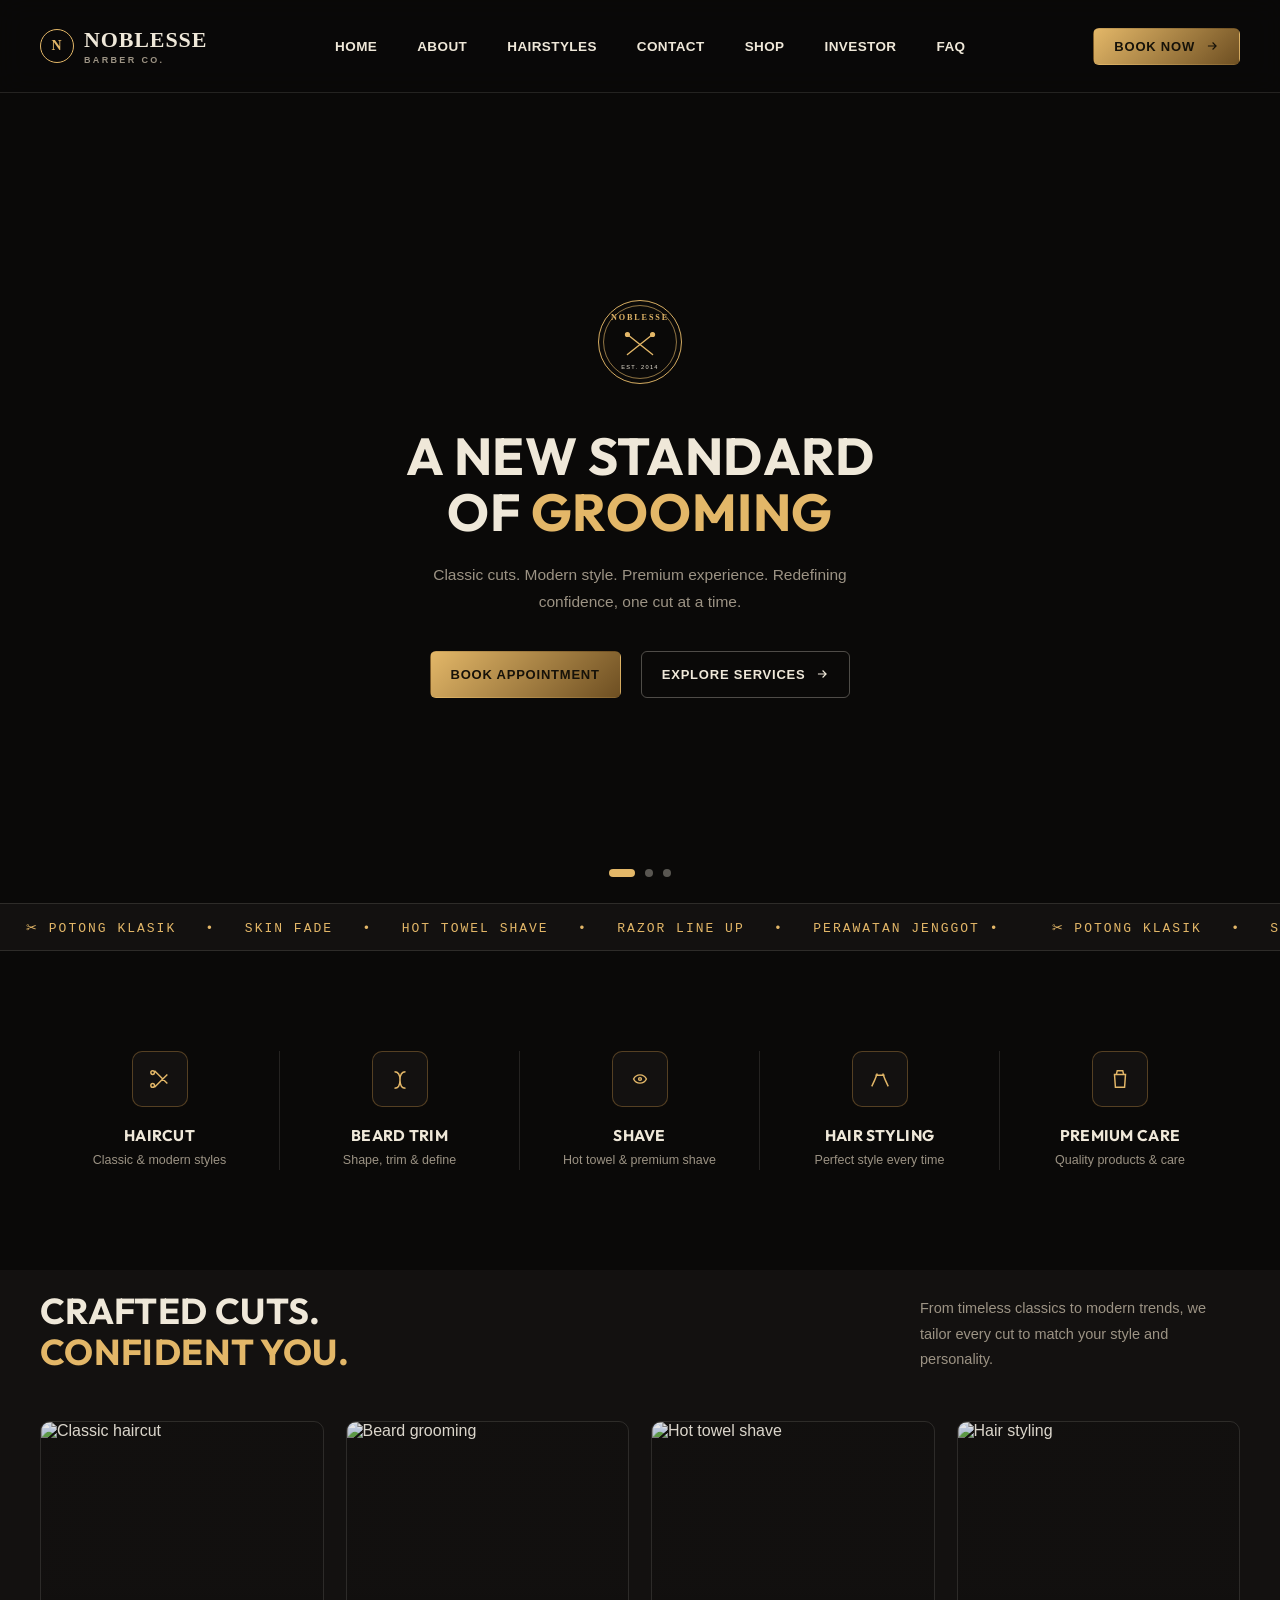
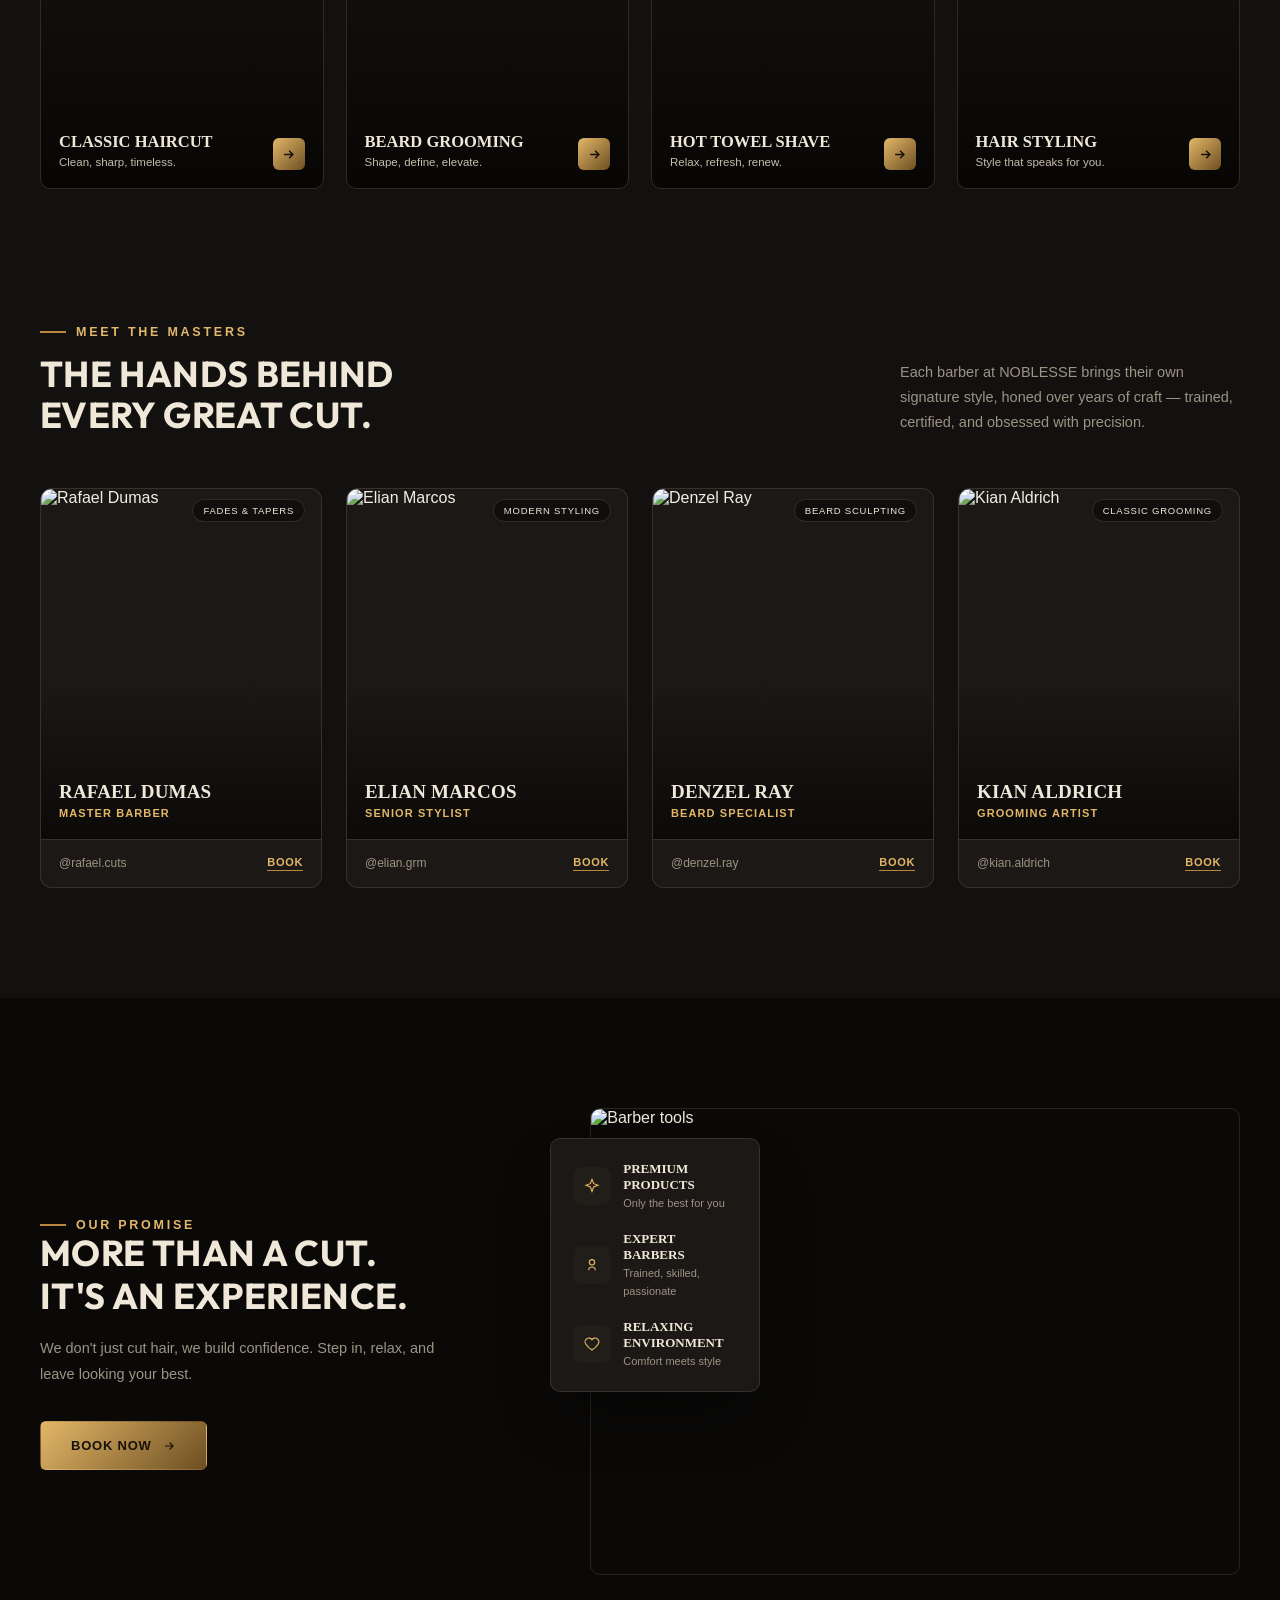
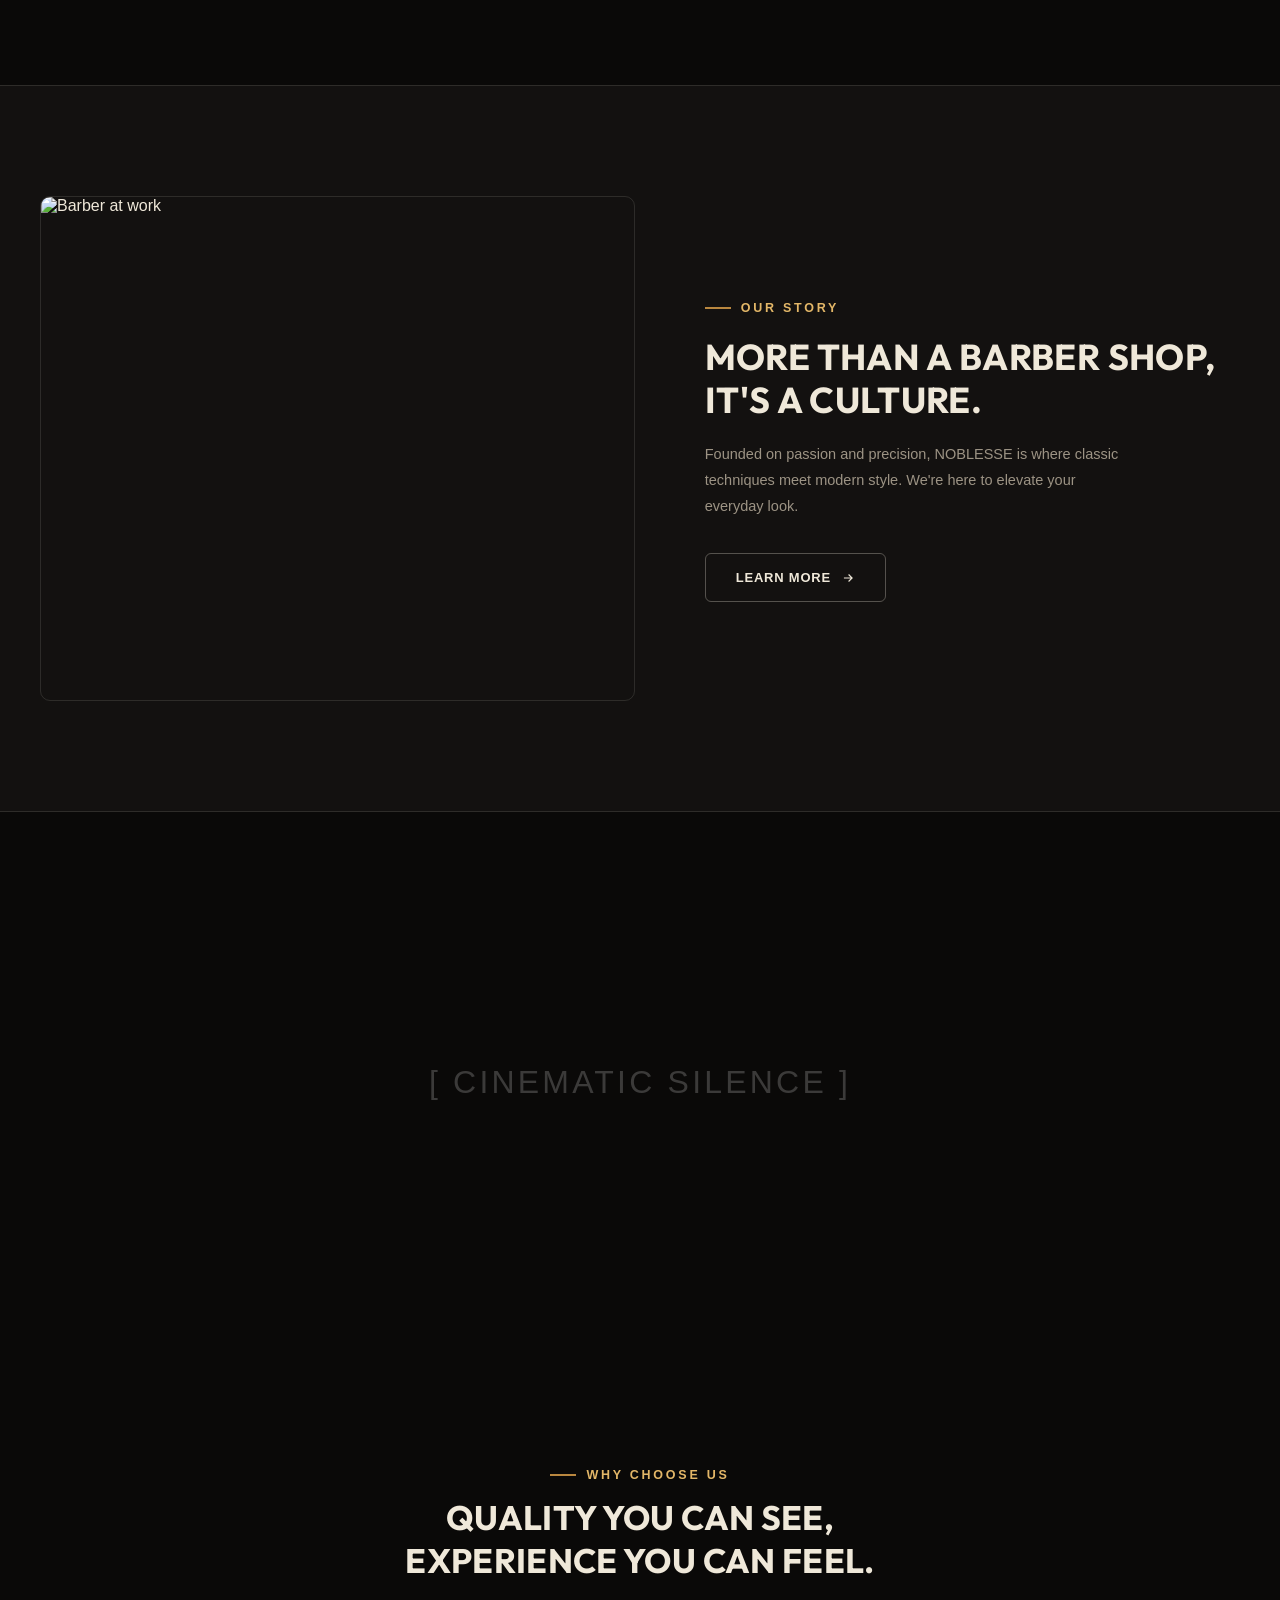
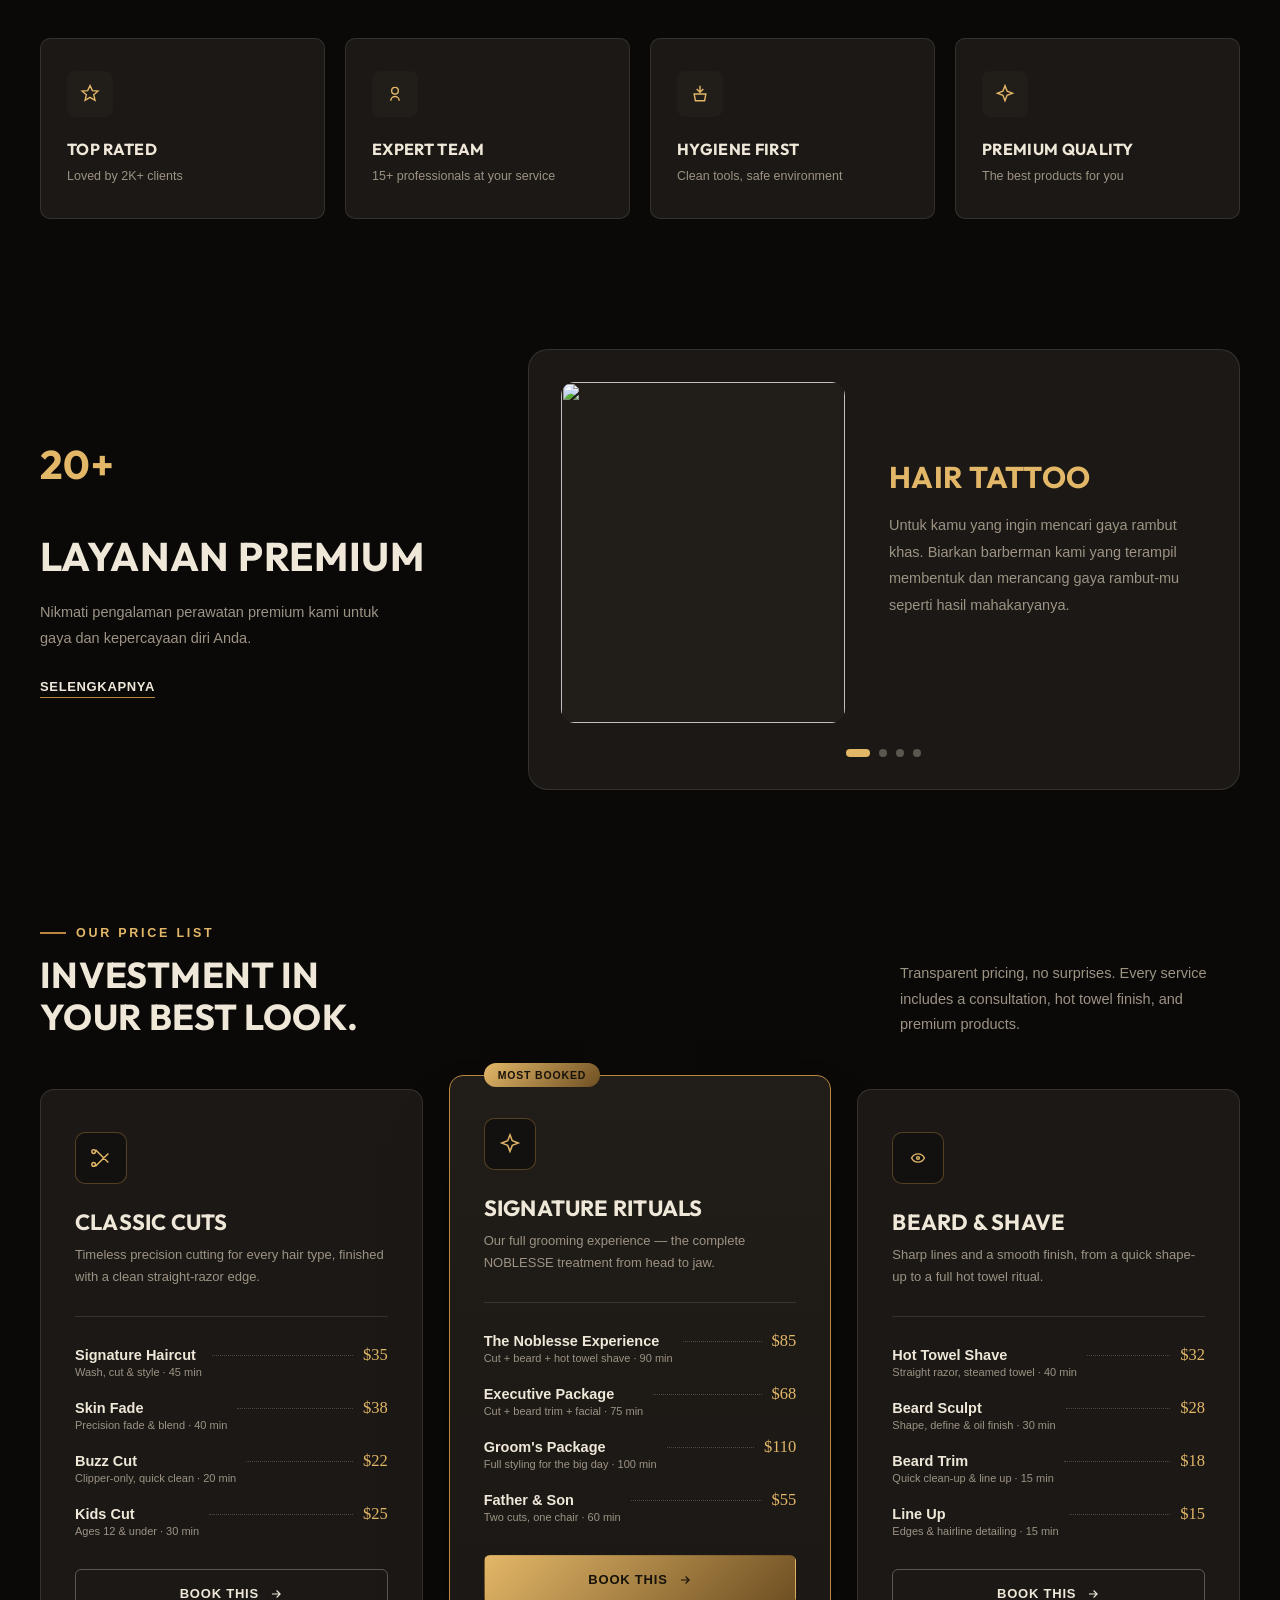
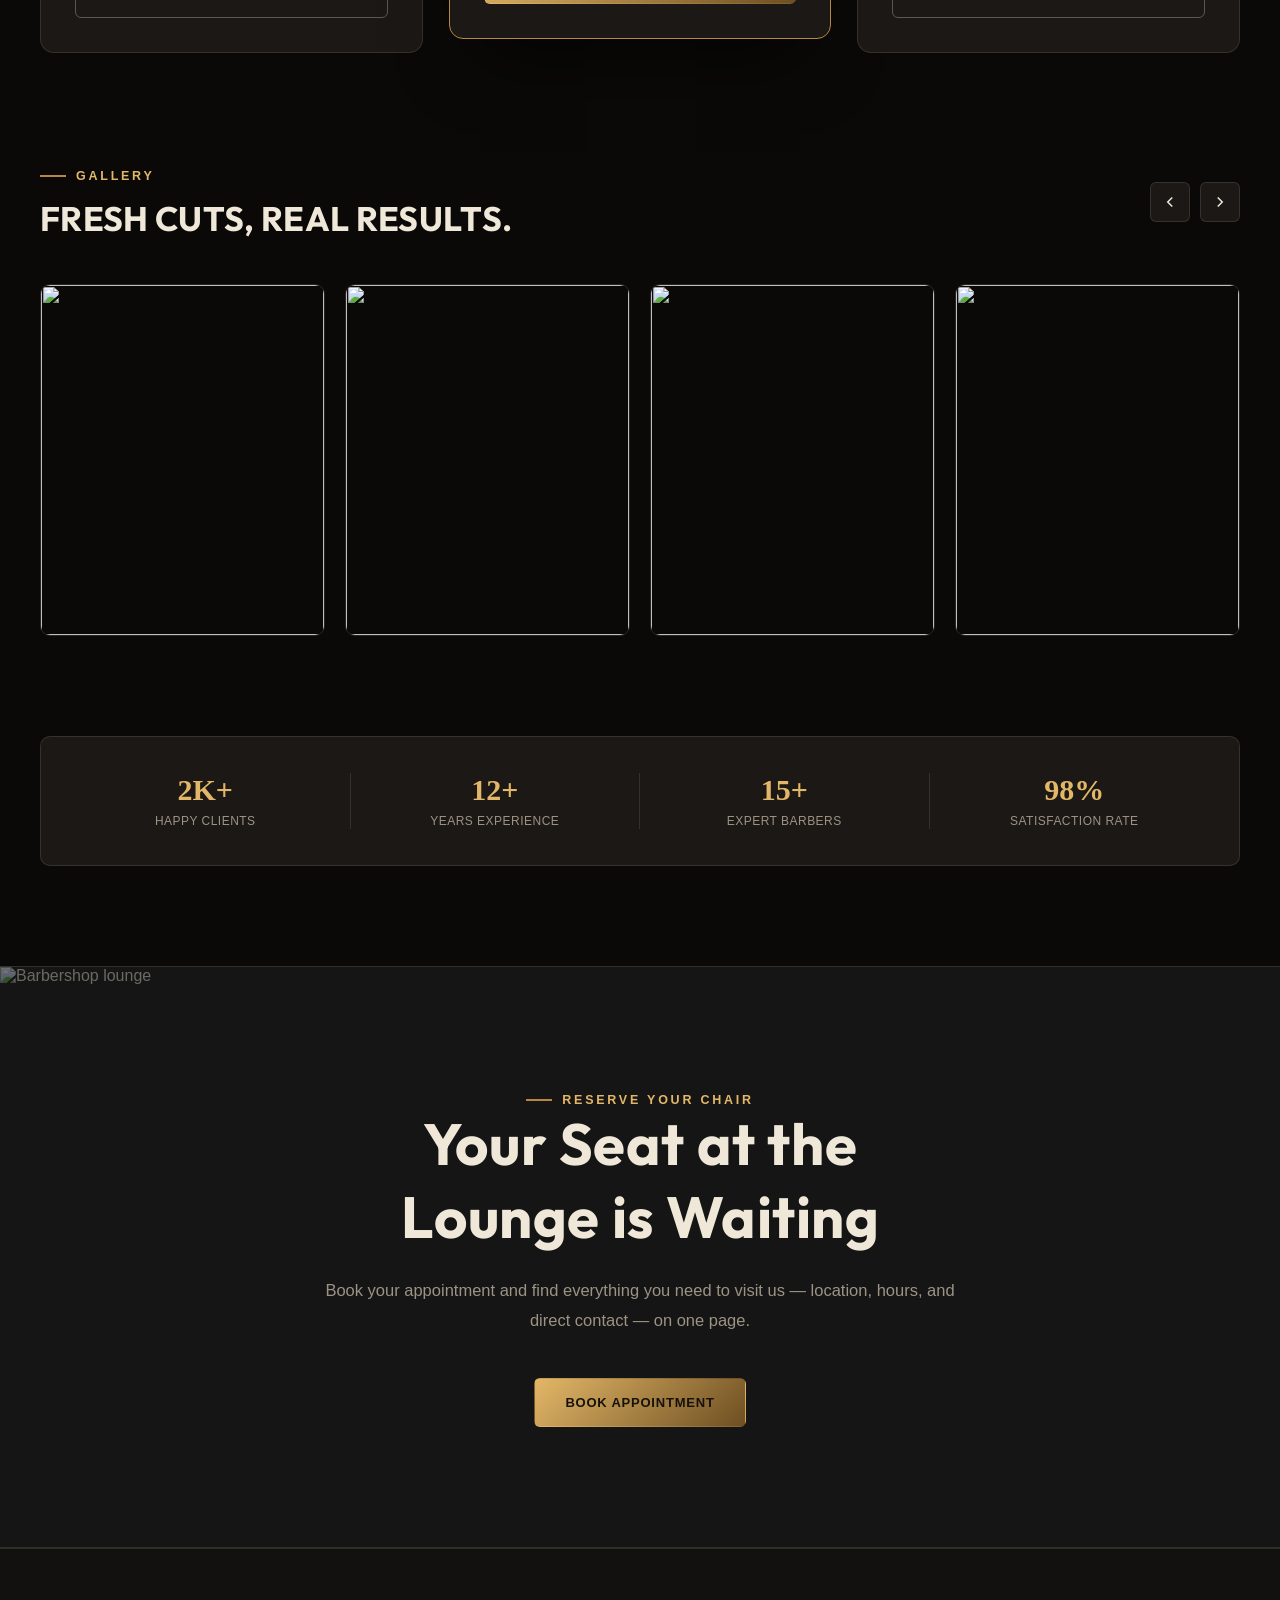
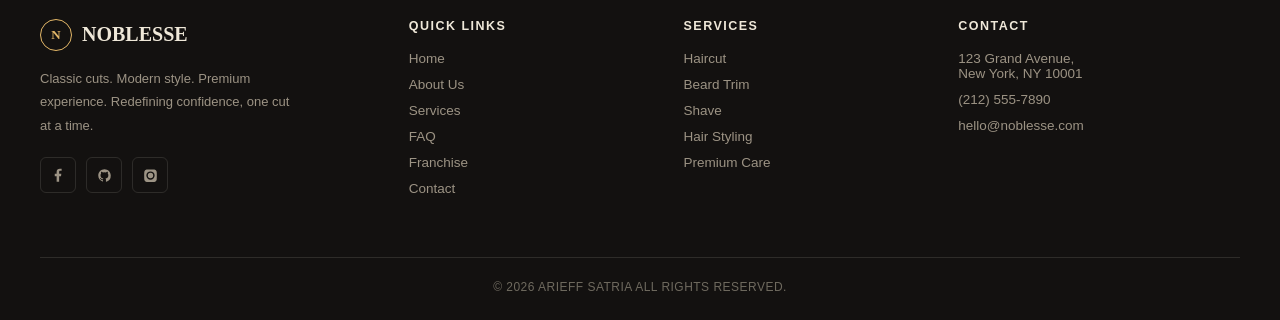
==== index.html @ 95245fbc "first deploy" ====
<!doctype html>
<html lang="en">
  <head>
    <meta charset="UTF-8" />
    <meta name="viewport" content="width=device-width, initial-scale=1.0" />
    <title>NOBLESSE — Barber Co.</title>
    <link rel="preconnect" href="https://fonts.googleapis.com" />
    <link rel="preconnect" href="https://fonts.gstatic.com" crossorigin />
    <link
      href="https://fonts.googleapis.com/css2?family=Outfit:wght@200;300;400;500;600;700;800&display=swap"
      rel="stylesheet"
    />
    <link rel="stylesheet" href="components/global.css" />
    <link rel="stylesheet" href="website/home/index.css" />
  </head>
  <body>
    <div id="navbar"></div>

    <section class="hero" id="home">
      <div class="hero-slider" id="heroSlider">
        <div
          class="hero-slide active"
          style="
            background-image: url(&quot;https://images.unsplash.com/photo-1747832663556-ae65718965ac?fm=jpg&q=80&w=2200&auto=format&fit=crop&quot;);
          "
        ></div>
        <div
          class="hero-slide"
          style="
            background-image: url(&quot;https://images.unsplash.com/photo-1614438865362-9137f7e3036e?fm=jpg&q=80&w=2200&auto=format&fit=crop&quot;);
          "
        ></div>
        <div
          class="hero-slide"
          style="
            background-image: url(&quot;https://images.unsplash.com/photo-1621605815971-fbc98d665033?fm=jpg&q=80&w=2200&auto=format&fit=crop&quot;);
          "
        ></div>
      </div>
      <div class="hero-overlay"></div>

      <button
        class="hero-arrow hero-arrow-left"
        id="heroPrev"
        aria-label="Previous slide"
      >
        <svg
          viewBox="0 0 24 24"
          fill="none"
          stroke="currentColor"
          stroke-width="2"
        >
          <path d="M15 6l-6 6 6 6" />
        </svg>
      </button>
      <button
        class="hero-arrow hero-arrow-right"
        id="heroNext"
        aria-label="Next slide"
      >
        <svg
          viewBox="0 0 24 24"
          fill="none"
          stroke="currentColor"
          stroke-width="2"
        >
          <path d="M9 6l6 6-6 6" />
        </svg>
      </button>

      <div class="hero-content">
        <img
          class="hero-logo"
          alt="Noblesse Barber Co."
          src="data:image/svg+xml,%3Csvg%20xmlns='http://www.w3.org/2000/svg'%20viewBox='0%200%20140%20140'%3E%3Ccircle%20cx='70'%20cy='70'%20r='66'%20fill='none'%20stroke='%23e3b768'%20stroke-width='1.5'/%3E%3Ccircle%20cx='70'%20cy='70'%20r='58'%20fill='none'%20stroke='%23e3b768'%20stroke-width='1'/%3E%3Ctext%20x='70'%20y='35'%20text-anchor='middle'%20font-family='Playfair%20Display,serif'%20font-size='13'%20letter-spacing='3'%20fill='%23e3b768'%20font-weight='700'%3ENOBLESSE%3C/text%3E%3Cg%20stroke='%23e3b768'%20stroke-width='2.2'%20fill='none'%20stroke-linecap='round'%3E%3Cpath%20d='M50%2058%20L90%2090'/%3E%3Cpath%20d='M90%2058%20L50%2090'/%3E%3Ccircle%20cx='50'%20cy='58'%20r='3'%20fill='%23e3b768'/%3E%3Ccircle%20cx='90'%20cy='58'%20r='3'%20fill='%23e3b768'/%3E%3C/g%3E%3Ctext%20x='70'%20y='113'%20text-anchor='middle'%20font-family='Poppins,sans-serif'%20font-size='9'%20letter-spacing='2'%20fill='%23efe8d9'%3EEST.%202014%3C/text%3E%3C/svg%3E"
        />
        <h1>A New Standard<br />Of <em>Grooming</em></h1>
        <p class="lead">
          Classic cuts. Modern style. Premium experience. Redefining confidence,
          one cut at a time.
        </p>
        <div class="hero-actions">
          <a href="#book" class="btn btn-gold btn-hero">Book Appointment </a>
          <a href="#services" class="btn btn-outline btn-hero"
            >Explore Services
            <svg
              width="14"
              height="14"
              viewBox="0 0 24 24"
              fill="none"
              stroke="currentColor"
              stroke-width="2"
            >
              <path d="M5 12h14M13 6l6 6-6 6" />
            </svg>
          </a>
        </div>
      </div>

      <div class="hero-dots" id="heroDots">
        <button class="dot active" data-i="0" aria-label="Slide 1"></button>
        <button class="dot" data-i="1" aria-label="Slide 2"></button>
        <button class="dot" data-i="2" aria-label="Slide 3"></button>
      </div>
    </section>

    <section class="marquee">
      <div class="marquee-track">
        <span
          >✂ Potong Klasik &nbsp; • &nbsp; Skin Fade &nbsp; • &nbsp; Hot Towel
          Shave &nbsp; • &nbsp; Razor Line Up &nbsp; • &nbsp; Perawatan Jenggot
          •</span
        >
        <span
          >✂ Potong Klasik &nbsp; • &nbsp; Skin Fade &nbsp; • &nbsp; Hot Towel
          Shave &nbsp; • &nbsp; Razor Line Up &nbsp; • &nbsp; Perawatan Jenggot
          •</span
        >
        <span
          >✂ Potong Klasik &nbsp; • &nbsp; Skin Fade &nbsp; • &nbsp; Hot Towel
          Shave &nbsp; • &nbsp; Razor Line Up &nbsp; • &nbsp; Perawatan Jenggot
          •</span
        >
        <span
          >✂ Potong Klasik &nbsp; • &nbsp; Skin Fade &nbsp; • &nbsp; Hot Towel
          Shave &nbsp; • &nbsp; Razor Line Up &nbsp; • &nbsp; Perawatan Jenggot
          •</span
        >
      </div>
    </section>

    <section class="service-strip" id="services">
      <div class="wrap">
        <div class="services-row">
          <div class="svc">
            <div class="ic-circle">
              <svg
                width="22"
                height="22"
                viewBox="0 0 24 24"
                fill="none"
                stroke="currentColor"
                stroke-width="1.6"
              >
                <path
                  d="M6 3l14 14M6 21L20 7M4 7a2 2 0 100-4 2 2 0 000 4zM4 21a2 2 0 100-4 2 2 0 000 4z"
                />
              </svg>
            </div>
            <h4>Haircut</h4>
            <p>Classic & modern styles</p>
          </div>
          <div class="svc">
            <div class="ic-circle">
              <svg
                width="22"
                height="22"
                viewBox="0 0 24 24"
                fill="none"
                stroke="currentColor"
                stroke-width="1.6"
              >
                <path d="M6 4c4 0 6 4 6 9s-2 9-6 9M18 4c-4 0-6 4-6 9s2 9 6 9" />
              </svg>
            </div>
            <h4>Beard Trim</h4>
            <p>Shape, trim & define</p>
          </div>
          <div class="svc">
            <div class="ic-circle">
              <svg
                width="22"
                height="22"
                viewBox="0 0 24 24"
                fill="none"
                stroke="currentColor"
                stroke-width="1.6"
              >
                <path d="M5 12c3-6 11-6 14 0-3 6-11 6-14 0z" />
                <circle cx="12" cy="12" r="1.5" />
              </svg>
            </div>
            <h4>Shave</h4>
            <p>Hot towel & premium shave</p>
          </div>
          <div class="svc">
            <div class="ic-circle">
              <svg
                width="22"
                height="22"
                viewBox="0 0 24 24"
                fill="none"
                stroke="currentColor"
                stroke-width="1.6"
              >
                <path d="M3 20c4-8 6-14 6-14M21 20c-4-8-6-14-6-14M7 8h10" />
              </svg>
            </div>
            <h4>Hair Styling</h4>
            <p>Perfect style every time</p>
          </div>
          <div class="svc">
            <div class="ic-circle">
              <svg
                width="22"
                height="22"
                viewBox="0 0 24 24"
                fill="none"
                stroke="currentColor"
                stroke-width="1.6"
              >
                <path d="M9 3h6l1 4H8l1-4zM6 7h12l-1 14H7L6 7z" />
              </svg>
            </div>
            <h4>Premium Care</h4>
            <p>Quality products & care</p>
          </div>
        </div>
      </div>
    </section>

    <section class="crafted">
      <div class="wrap">
        <div class="crafted-top">
          <h2>Crafted Cuts.<br /><span class="accent">Confident You.</span></h2>
          <p>
            From timeless classics to modern trends, we tailor every cut to
            match your style and personality.
          </p>
        </div>
        <div class="crafted-grid">
          <a class="crafted-card" href="hairstyle.html">
            <img
              src="https://loremflickr.com/500/650/barber,scissors/all?lock=11"
              alt="Classic haircut"
            />
            <div class="cap">
              <div>
                <b>Classic Haircut</b><span>Clean, sharp, timeless.</span>
              </div>
              <div class="go">
                <svg
                  viewBox="0 0 24 24"
                  fill="none"
                  stroke="currentColor"
                  stroke-width="2.4"
                >
                  <path d="M5 12h14M13 6l6 6-6 6" />
                </svg>
              </div>
            </div>
          </a>
          <a class="crafted-card" href="hairstyle.html">
            <img
              src="https://loremflickr.com/500/650/beard,grooming/all?lock=12"
              alt="Beard grooming"
            />
            <div class="cap">
              <div>
                <b>Beard Grooming</b><span>Shape, define, elevate.</span>
              </div>
              <div class="go">
                <svg
                  viewBox="0 0 24 24"
                  fill="none"
                  stroke="currentColor"
                  stroke-width="2.4"
                >
                  <path d="M5 12h14M13 6l6 6-6 6" />
                </svg>
              </div>
            </div>
          </a>
          <a class="crafted-card" href="hairstyle.html">
            <img
              src="https://loremflickr.com/500/650/hot,towel,shave/all?lock=13"
              alt="Hot towel shave"
            />
            <div class="cap">
              <div>
                <b>Hot Towel Shave</b><span>Relax, refresh, renew.</span>
              </div>
              <div class="go">
                <svg
                  viewBox="0 0 24 24"
                  fill="none"
                  stroke="currentColor"
                  stroke-width="2.4"
                >
                  <path d="M5 12h14M13 6l6 6-6 6" />
                </svg>
              </div>
            </div>
          </a>
          <a class="crafted-card" href="hairstyle.html">
            <img
              src="https://loremflickr.com/500/650/hairstyle,men/all?lock=14"
              alt="Hair styling"
            />
            <div class="cap">
              <div>
                <b>Hair Styling</b><span>Style that speaks for you.</span>
              </div>
              <div class="go">
                <svg
                  viewBox="0 0 24 24"
                  fill="none"
                  stroke="currentColor"
                  stroke-width="2.4"
                >
                  <path d="M5 12h14M13 6l6 6-6 6" />
                </svg>
              </div>
            </div>
          </a>
        </div>
      </div>
    </section>

    <section class="barbers" id="barbers">
      <div class="wrap">
        <div class="barbers-top">
          <div>
            <div class="eyebrow">Meet The Masters</div>
            <h2>The Hands Behind<br />Every Great Cut.</h2>
          </div>
          <p>
            Each barber at NOBLESSE brings their own signature style, honed over
            years of craft — trained, certified, and obsessed with precision.
          </p>
        </div>
        <div class="barbers-grid">
          <div class="barber-tile">
            <div class="photo">
              <span class="spec">Fades &amp; Tapers</span>
              <img
                src="https://loremflickr.com/500/625/barber,man,portrait/all?lock=41"
                alt="Rafael Dumas"
              />
              <div class="name-tag">
                <b>Rafael Dumas</b><span>Master Barber</span>
              </div>
            </div>
            <div class="foot">
              <span class="handle">@rafael.cuts</span
              ><a href="#book" class="book">Book</a>
            </div>
          </div>
          <div class="barber-tile">
            <div class="photo">
              <span class="spec">Modern Styling</span>
              <img
                src="https://loremflickr.com/500/625/man,beard,portrait/all?lock=42"
                alt="Elian Marcos"
              />
              <div class="name-tag">
                <b>Elian Marcos</b><span>Senior Stylist</span>
              </div>
            </div>
            <div class="foot">
              <span class="handle">@elian.grm</span
              ><a href="#book" class="book">Book</a>
            </div>
          </div>
          <div class="barber-tile">
            <div class="photo">
              <span class="spec">Beard Sculpting</span>
              <img
                src="https://loremflickr.com/500/625/man,face,beard/all?lock=43"
                alt="Denzel Ray"
              />
              <div class="name-tag">
                <b>Denzel Ray</b><span>Beard Specialist</span>
              </div>
            </div>
            <div class="foot">
              <span class="handle">@denzel.ray</span
              ><a href="#book" class="book">Book</a>
            </div>
          </div>
          <div class="barber-tile">
            <div class="photo">
              <span class="spec">Classic Grooming</span>
              <img
                src="https://loremflickr.com/500/625/barber,shop,man/all?lock=44"
                alt="Kian Aldrich"
              />
              <div class="name-tag">
                <b>Kian Aldrich</b><span>Grooming Artist</span>
              </div>
            </div>
            <div class="foot">
              <span class="handle">@kian.aldrich</span
              ><a href="#book" class="book">Book</a>
            </div>
          </div>
        </div>
      </div>
    </section>

    <section class="experience" id="about">
      <div class="wrap exp-grid">
        <div class="exp-copy">
          <div class="eyebrow">Our Promise</div>
          <h2>More Than A Cut.<br />It's An Experience.</h2>
          <p>
            We don't just cut hair, we build confidence. Step in, relax, and
            leave looking your best.
          </p>
          <a href="#book" class="btn btn-gold"
            >Book Now
            <svg
              viewBox="0 0 24 24"
              fill="none"
              stroke="currentColor"
              stroke-width="2"
            >
              <path d="M5 12h14M13 6l6 6-6 6" />
            </svg>
          </a>
        </div>
        <div style="position: relative">
          <div class="exp-visual">
            <img
              src="https://loremflickr.com/900/650/barbershop,tools/all?lock=15"
              alt="Barber tools"
            />
          </div>
          <div class="exp-panel">
            <div class="row">
              <div class="ic">
                <svg
                  width="16"
                  height="16"
                  viewBox="0 0 24 24"
                  fill="none"
                  stroke="currentColor"
                  stroke-width="1.7"
                >
                  <path
                    d="M12 2l2.5 6.5L21 11l-6.5 2.5L12 20l-2.5-6.5L3 11l6.5-2.5z"
                  />
                </svg>
              </div>
              <div>
                <b>Premium Products</b><span>Only the best for you</span>
              </div>
            </div>
            <div class="row">
              <div class="ic">
                <svg
                  width="16"
                  height="16"
                  viewBox="0 0 24 24"
                  fill="none"
                  stroke="currentColor"
                  stroke-width="1.7"
                >
                  <path
                    d="M17 20a5 5 0 00-10 0M12 12a4 4 0 100-8 4 4 0 000 8z"
                  />
                </svg>
              </div>
              <div>
                <b>Expert Barbers</b><span>Trained, skilled, passionate</span>
              </div>
            </div>
            <div class="row">
              <div class="ic">
                <svg
                  width="16"
                  height="16"
                  viewBox="0 0 24 24"
                  fill="none"
                  stroke="currentColor"
                  stroke-width="1.7"
                >
                  <path
                    d="M12 21s-7-4.6-9.3-9A5.4 5.4 0 0112 5.5 5.4 5.4 0 0121.3 12c-2.3 4.4-9.3 9-9.3 9z"
                  />
                </svg>
              </div>
              <div>
                <b>Relaxing Environment</b><span>Comfort meets style</span>
              </div>
            </div>
          </div>
        </div>
      </div>
    </section>

    <section class="culture" id="barbers">
      <div class="wrap culture-grid">
        <div class="culture-visual">
          <img
            src="https://loremflickr.com/900/700/barber,working/all?lock=16"
            alt="Barber at work"
          />
        </div>
        <div class="culture-copy">
          <div class="eyebrow">Our Story</div>
          <h2>More Than A Barber Shop, It's A Culture.</h2>
          <p>
            Founded on passion and precision, NOBLESSE is where classic
            techniques meet modern style. We're here to elevate your everyday
            look.
          </p>
          <a href="#about" class="btn btn-outline"
            >Learn More
            <svg
              viewBox="0 0 24 24"
              fill="none"
              stroke="currentColor"
              stroke-width="2"
            >
              <path d="M5 12h14M13 6l6 6-6 6" />
            </svg>
          </a>
        </div>
      </div>
    </section>

    <!-- Ambient Video Section -->
    <section class="ambient-video-section">
      <div class="video-container">
        <div class="video-overlay-text">[ Cinematic Silence ]</div>
      </div>
    </section>

    <section class="why">
      <div class="wrap">
        <div class="why-head">
          <div class="eyebrow" style="justify-content: center">
            Why Choose Us
          </div>
          <h2>Quality You Can See, Experience You Can Feel.</h2>
        </div>
        <div class="why-grid">
          <div class="why-card">
            <div class="ic">
              <svg
                width="20"
                height="20"
                viewBox="0 0 24 24"
                fill="none"
                stroke="currentColor"
                stroke-width="1.7"
              >
                <path
                  d="M12 2l2.9 6 6.6.6-5 4.4 1.5 6.5L12 16l-5.9 3.5L7.6 13l-5-4.4 6.6-.6z"
                />
              </svg>
            </div>
            <h4>Top Rated</h4>
            <p>Loved by 2K+ clients</p>
          </div>
          <div class="why-card">
            <div class="ic">
              <svg
                width="20"
                height="20"
                viewBox="0 0 24 24"
                fill="none"
                stroke="currentColor"
                stroke-width="1.7"
              >
                <path d="M17 20a5 5 0 00-10 0M12 12a4 4 0 100-8 4 4 0 000 8z" />
              </svg>
            </div>
            <h4>Expert Team</h4>
            <p>15+ professionals at your service</p>
          </div>
          <div class="why-card">
            <div class="ic">
              <svg
                width="20"
                height="20"
                viewBox="0 0 24 24"
                fill="none"
                stroke="currentColor"
                stroke-width="1.7"
              >
                <path d="M12 2v8M8 6l4 4 4-4M5 12h14l-1.5 8h-11z" />
              </svg>
            </div>
            <h4>Hygiene First</h4>
            <p>Clean tools, safe environment</p>
          </div>
          <div class="why-card">
            <div class="ic">
              <svg
                width="20"
                height="20"
                viewBox="0 0 24 24"
                fill="none"
                stroke="currentColor"
                stroke-width="1.7"
              >
                <path
                  d="M12 2l2.5 6.5L21 11l-6.5 2.5L12 20l-2.5-6.5L3 11l6.5-2.5z"
                />
              </svg>
            </div>
            <h4>Premium Quality</h4>
            <p>The best products for you</p>
          </div>
        </div>
      </div>
    </section>

    <section class="premium-serv" id="premium-services">
      <div class="wrap premium-grid">
        <div class="premium-intro">
          <h2><span class="accent">20+</span><br />Layanan Premium</h2>
          <p>
            Nikmati pengalaman perawatan premium kami untuk gaya dan kepercayaan
            diri Anda.
          </p>
          <a href="#pricing" class="link-arrow">Selengkapnya</a>
        </div>
        <div class="premium-showcase">
          <div class="ps-card" id="psCard">
            <div class="ps-img">
              <img
                class="ps-layer active"
                id="psImgA"
                src="https://images.unsplash.com/photo-1621605815971-fbc98d665033?fm=jpg&q=80&w=800&auto=format&fit=crop"
                alt=""
              />
              <img class="ps-layer" id="psImgB" src="" alt="" />
            </div>
            <div class="ps-text">
              <div class="ps-layer-text active" id="psTextA">
                <h3>Hair Tattoo</h3>
                <p>
                  Untuk kamu yang ingin mencari gaya rambut khas. Biarkan
                  barberman kami yang terampil membentuk dan merancang gaya
                  rambut-mu seperti hasil mahakaryanya.
                </p>
              </div>
              <div class="ps-layer-text" id="psTextB">
                <h3></h3>
                <p></p>
              </div>
            </div>
          </div>
          <div class="premium-dots" id="premiumDots"></div>
        </div>
      </div>
    </section>

    <section class="pricing" id="pricing">
      <div class="wrap">
        <div class="price-top">
          <div>
            <div class="eyebrow">Our Price List</div>
            <h2>Investment In<br />Your Best Look.</h2>
          </div>
          <p>
            Transparent pricing, no surprises. Every service includes a
            consultation, hot towel finish, and premium products.
          </p>
        </div>
        <div class="price-grid">
          <div class="price-card">
            <div class="ic-circle">
              <svg
                width="22"
                height="22"
                viewBox="0 0 24 24"
                fill="none"
                stroke="currentColor"
                stroke-width="1.6"
              >
                <path
                  d="M6 3l14 14M6 21L20 7M4 7a2 2 0 100-4 2 2 0 000 4zM4 21a2 2 0 100-4 2 2 0 000 4z"
                />
              </svg>
            </div>
            <h3>Classic Cuts</h3>
            <p class="desc">
              Timeless precision cutting for every hair type, finished with a
              clean straight-razor edge.
            </p>
            <ul class="price-list">
              <li>
                <span class="p-name"
                  >Signature Haircut<small
                    >Wash, cut & style · 45 min</small
                  ></span
                ><span class="p-dots"></span><span class="p-val">$35</span>
              </li>
              <li>
                <span class="p-name"
                  >Skin Fade<small>Precision fade & blend · 40 min</small></span
                ><span class="p-dots"></span><span class="p-val">$38</span>
              </li>
              <li>
                <span class="p-name"
                  >Buzz Cut<small
                    >Clipper-only, quick clean · 20 min</small
                  ></span
                ><span class="p-dots"></span><span class="p-val">$22</span>
              </li>
              <li>
                <span class="p-name"
                  >Kids Cut<small>Ages 12 & under · 30 min</small></span
                ><span class="p-dots"></span><span class="p-val">$25</span>
              </li>
            </ul>
            <a href="#book" class="btn btn-outline"
              >Book This
              <svg
                viewBox="0 0 24 24"
                fill="none"
                stroke="currentColor"
                stroke-width="2"
              >
                <path d="M5 12h14M13 6l6 6-6 6" />
              </svg>
            </a>
          </div>

          <div class="price-card featured">
            <span class="badge">Most Booked</span>
            <div class="ic-circle">
              <svg
                width="22"
                height="22"
                viewBox="0 0 24 24"
                fill="none"
                stroke="currentColor"
                stroke-width="1.6"
              >
                <path
                  d="M12 2l2.5 6.5L21 11l-6.5 2.5L12 20l-2.5-6.5L3 11l6.5-2.5z"
                />
              </svg>
            </div>
            <h3>Signature Rituals</h3>
            <p class="desc">
              Our full grooming experience — the complete NOBLESSE treatment
              from head to jaw.
            </p>
            <ul class="price-list">
              <li>
                <span class="p-name"
                  >The Noblesse Experience<small
                    >Cut + beard + hot towel shave · 90 min</small
                  ></span
                ><span class="p-dots"></span><span class="p-val">$85</span>
              </li>
              <li>
                <span class="p-name"
                  >Executive Package<small
                    >Cut + beard trim + facial · 75 min</small
                  ></span
                ><span class="p-dots"></span><span class="p-val">$68</span>
              </li>
              <li>
                <span class="p-name"
                  >Groom's Package<small
                    >Full styling for the big day · 100 min</small
                  ></span
                ><span class="p-dots"></span><span class="p-val">$110</span>
              </li>
              <li>
                <span class="p-name"
                  >Father & Son<small>Two cuts, one chair · 60 min</small></span
                ><span class="p-dots"></span><span class="p-val">$55</span>
              </li>
            </ul>
            <a href="#book" class="btn btn-gold"
              >Book This
              <svg
                viewBox="0 0 24 24"
                fill="none"
                stroke="currentColor"
                stroke-width="2"
              >
                <path d="M5 12h14M13 6l6 6-6 6" />
              </svg>
            </a>
          </div>

          <div class="price-card">
            <div class="ic-circle">
              <svg
                width="22"
                height="22"
                viewBox="0 0 24 24"
                fill="none"
                stroke="currentColor"
                stroke-width="1.6"
              >
                <path d="M5 12c3-6 11-6 14 0-3 6-11 6-14 0z" />
                <circle cx="12" cy="12" r="1.5" />
              </svg>
            </div>
            <h3>Beard & Shave</h3>
            <p class="desc">
              Sharp lines and a smooth finish, from a quick shape-up to a full
              hot towel ritual.
            </p>
            <ul class="price-list">
              <li>
                <span class="p-name"
                  >Hot Towel Shave<small
                    >Straight razor, steamed towel · 40 min</small
                  ></span
                ><span class="p-dots"></span><span class="p-val">$32</span>
              </li>
              <li>
                <span class="p-name"
                  >Beard Sculpt<small
                    >Shape, define & oil finish · 30 min</small
                  ></span
                ><span class="p-dots"></span><span class="p-val">$28</span>
              </li>
              <li>
                <span class="p-name"
                  >Beard Trim<small
                    >Quick clean-up & line up · 15 min</small
                  ></span
                ><span class="p-dots"></span><span class="p-val">$18</span>
              </li>
              <li>
                <span class="p-name"
                  >Line Up<small
                    >Edges & hairline detailing · 15 min</small
                  ></span
                ><span class="p-dots"></span><span class="p-val">$15</span>
              </li>
            </ul>
            <a href="#book" class="btn btn-outline"
              >Book This
              <svg
                viewBox="0 0 24 24"
                fill="none"
                stroke="currentColor"
                stroke-width="2"
              >
                <path d="M5 12h14M13 6l6 6-6 6" />
              </svg>
            </a>
          </div>
        </div>
      </div>
    </section>

    <section class="gallery" id="gallery">
      <div class="wrap">
        <div class="gallery-head">
          <div>
            <div class="eyebrow">Gallery</div>
            <h2>Fresh Cuts, Real Results.</h2>
          </div>
          <div class="gallery-controls">
            <button class="g-arrow" id="prevBtn" aria-label="previous">
              <svg
                viewBox="0 0 24 24"
                fill="none"
                stroke="currentColor"
                stroke-width="2"
              >
                <path d="M15 6l-6 6 6 6" />
              </svg>
            </button>
            <button class="g-arrow" id="nextBtn" aria-label="next">
              <svg
                viewBox="0 0 24 24"
                fill="none"
                stroke="currentColor"
                stroke-width="2"
              >
                <path d="M9 6l6 6-6 6" />
              </svg>
            </button>
          </div>
        </div>
        <div class="gallery-viewport">
          <div class="gallery-track" id="galleryTrack">
            <div class="g-item">
              <img
                src="https://loremflickr.com/500/620/man,haircut/all?lock=20"
                alt=""
              />
            </div>
            <div class="g-item">
              <img
                src="https://loremflickr.com/500/620/man,beard/all?lock=21"
                alt=""
              />
            </div>
            <div class="g-item">
              <img
                src="https://loremflickr.com/500/620/man,hairstyle/all?lock=22"
                alt=""
              />
            </div>
            <div class="g-item">
              <img
                src="https://loremflickr.com/500/620/man,barbershop/all?lock=23"
                alt=""
              />
            </div>
            <div class="g-item">
              <img
                src="https://loremflickr.com/500/620/man,fade,haircut/all?lock=24"
                alt=""
              />
            </div>
            <div class="g-item">
              <img
                src="https://loremflickr.com/500/620/man,shave/all?lock=25"
                alt=""
              />
            </div>
            <div class="g-item">
              <img
                src="https://loremflickr.com/500/620/man,pompadour/all?lock=26"
                alt=""
              />
            </div>
            <div class="g-item">
              <img
                src="https://loremflickr.com/500/620/man,mustache/all?lock=27"
                alt=""
              />
            </div>
          </div>
        </div>
      </div>
    </section>

    <div class="wrap">
      <div class="stats-bar">
        <div class="stat"><b>2K+</b><span>Happy Clients</span></div>
        <div class="stat"><b>12+</b><span>Years Experience</span></div>
        <div class="stat"><b>15+</b><span>Expert Barbers</span></div>
        <div class="stat"><b>98%</b><span>Satisfaction Rate</span></div>
      </div>
    </div>

    <!-- BOOKING TEASER -->
    <section class="book-teaser" id="booking">
      <div class="photo">
        <img
          src="https://images.unsplash.com/photo-1614438865362-9137f7e3036e?fm=jpg&q=70&w=2000&auto=format&fit=crop"
          alt="Barbershop lounge"
        />
      </div>
      <div class="wrap">
        <div class="eyebrow reveal">Reserve Your Chair</div>
        <h2 class="reveal">Your Seat at the Lounge is Waiting</h2>
        <p class="reveal">
          Book your appointment and find everything you need to visit us —
          location, hours, and direct contact — on one page.
        </p>
        <a
          href="booking.html"
          class="btn btn-primary reveal btn-gold"
          data-ripple
          >Book Appointment</a
        >
      </div>
    </section>

    <div id="footer"></div>
    <script src="components/main.js"></script>
    <script src="website/home/index.js"></script>
  </body>
</html>
---- components/global.css ----
/* ===== ROOT / VARIABLES ===== */
:root {
  --surface: #151515;
  --bg: #0a0908;
  --bg-2: #131110;
  --bg-3: #1b1815;
  --bg-4: #211d18;
  --gold-deep: #6e4f22;
  --gold: #b9873f;
  --gold-light: #e3b768;
  --cream: #efe8d9;
  --muted: #9c9384;
  --line: rgba(239, 232, 217, 0.12);
  --radius: 6px;
}

/* ===== RESET / BASE ===== */
* {
  box-sizing: border-box;
  margin: 0;
  padding: 0;
}
html {
  scroll-behavior: smooth;
  overflow-x: hidden;
}
body {
  font-family: "Poppins", sans-serif;
  background: var(--bg);
  color: var(--cream);
  -webkit-font-smoothing: antialiased;
}
h1,
h2,
h3,
h4 {
  font-family: "Outfit", serif;
  font-weight: 700;
  letter-spacing: 0.01em;
  color: var(--cream);
}
a {
  text-decoration: none;
  color: inherit;
}
img {
  display: block;
  width: 100%;
  height: 100%;
  object-fit: cover;
}
.wrap {
  max-width: 1280px;
  margin: 0 auto;
  padding: 0 40px;
}

/* ===== SHARED UI (eyebrow / buttons) ===== */
.eyebrow {
  display: inline-flex;
  align-items: center;
  gap: 10px;
  font-size: 12.5px;
  letter-spacing: 0.22em;
  text-transform: uppercase;
  color: var(--gold-light);
  font-weight: 700;
}
.eyebrow::before {
  content: "";
  width: 26px;
  height: 2px;
  background: var(--gold);
}
.btn {
  display: inline-flex;
  align-items: center;
  gap: 10px;
  padding: 16px 30px;
  border-radius: var(--radius);
  font-size: 13px;
  font-weight: 700;
  letter-spacing: 0.06em;
  text-transform: uppercase;
  cursor: pointer;
  border: 1px solid transparent;
  transition: 0.25s ease;
  white-space: nowrap;
}
.btn-gold {
  background: linear-gradient(135deg, var(--gold-light), var(--gold-deep));
  color: #161209;
}
.btn-gold:hover {
  filter: brightness(1.12);
}
.btn-outline {
  background: transparent;
  color: var(--cream);
  border-color: rgba(239, 232, 217, 0.3);
}
.btn-outline:hover {
  border-color: var(--gold-light);
  color: var(--gold-light);
}
.btn svg {
  width: 14px;
  height: 14px;
  transition: 0.25s;
}
.btn:hover svg {
  transform: translateX(3px);
}
.btn-dark {
  background: var(--bg-4);
  color: var(--cream);
  border: 1px solid var(--line);
}
.btn-dark:hover {
  border-color: var(--gold);
  color: var(--gold-light);
}
.btn-nav {
  padding: 10px 20px;
}
.btn-hero {
  padding: 15px 20px;
}
.link-arrow {
  display: inline-flex;
  align-items: center;
  gap: 8px;
  font-weight: 700;
  font-size: 13px;
  letter-spacing: 0.05em;
  text-transform: uppercase;
  border-bottom: 1px solid var(--gold);
  padding-bottom: 3px;
  color: var(--cream);
}

/* ===== HEADER (identical system to index.html) ===== */
/* sticky must live on the #navbar wrapper (direct child of body), not on
     <header> itself — header's own parent is only as tall as header,
     leaving no scroll range for sticky to work within. */
#navbar {
  position: sticky;
  top: 0;
  z-index: 100;
}
header {
  background: rgba(10, 9, 8, 0.88);
  backdrop-filter: blur(14px);
  border-bottom: 1px solid var(--line);
}
.nav {
  display: flex;
  align-items: center;
  justify-content: space-between;
  height: 92px;
}
.logo {
  display: flex;
  align-items: center;
  gap: 10px;
  font-family: "Playfair Display", serif;
  font-size: 22px;
  font-weight: 900;
  letter-spacing: 0.04em;
  text-transform: uppercase;
}
.logo .mark {
  width: 34px;
  height: 34px;
  border: 1.5px solid var(--gold-light);
  border-radius: 50%;
  display: flex;
  align-items: center;
  justify-content: center;
  font-size: 14px;
  color: var(--gold-light);
}
.logo small {
  display: block;
  font-family: "Poppins", sans-serif;
  font-size: 9px;
  letter-spacing: 0.26em;
  color: var(--muted);
  font-weight: 600;
  margin-top: 2px;
  text-transform: uppercase;
}
.navlinks {
  display: flex;
  gap: 40px;
  font-size: 13.5px;
  font-weight: 600;
  letter-spacing: 0.03em;
  text-transform: uppercase;
  color: var(--cream);
}
.navlinks a {
  position: relative;
  padding: 4px 0;
}
.navlinks a::after {
  content: "";
  position: absolute;
  left: 0;
  bottom: 0;
  width: 0;
  height: 1.5px;
  background: var(--gold-light);
  transition: 0.25s;
}
.navlinks a:hover::after,
.navlinks a.active::after {
  width: 100%;
}
.navlinks a.active {
  color: var(--gold-light);
}
/* Hamburger button - spans animate into an "X" when .active is toggled by JS */
.menu-toggle {
  position: relative;
  display: none;
  width: 24px;
  height: 18px;
  cursor: pointer;
  background: none;
  border: none;
  padding: 0;
  flex-shrink: 0;
}
.menu-toggle span {
  position: absolute;
  left: 0;
  width: 24px;
  height: 2px;
  background: var(--cream);
  transition:
    transform 0.3s ease,
    opacity 0.25s ease,
    top 0.3s ease;
}
.menu-toggle span:nth-child(1) {
  top: 0;
}
.menu-toggle span:nth-child(2) {
  top: 8px;
}
.menu-toggle span:nth-child(3) {
  top: 16px;
}
.menu-toggle.active span:nth-child(1) {
  top: 8px;
  transform: rotate(45deg);
}
.menu-toggle.active span:nth-child(2) {
  opacity: 0;
}
.menu-toggle.active span:nth-child(3) {
  top: 8px;
  transform: rotate(-45deg);
}

/* Mobile dropdown nav — a dedicated element, separate from the desktop .navlinks */
.nav-mobile {
  display: none;
  flex-direction: column;
  gap: 4px;
  position: absolute;
  left: 0;
  right: 0;
  top: 100%;
  background: var(--bg-2);
  border-bottom: 1px solid var(--line);
  padding: 14px 22px 22px;
  max-height: calc(100vh - 92px);
  overflow-y: auto;
  opacity: 0;
  visibility: hidden;
  transform: translateY(-8px);
  transition:
    opacity 0.25s ease,
    transform 0.25s ease,
    visibility 0.25s ease;
  z-index: 99;
}
.nav-mobile a {
  font-size: 14.5px;
  font-weight: 600;
  letter-spacing: 0.03em;
  text-transform: uppercase;
  color: var(--cream);
  padding: 13px 14px;
  border-radius: 8px;
  transition:
    background 0.2s ease,
    color 0.2s ease;
}
.nav-mobile a:hover {
  background: rgba(239, 232, 217, 0.06);
}
.nav-mobile a.active {
  background: rgba(239, 232, 217, 0.1);
  color: var(--gold-light);
} /* active link: grey box on mobile */
.nav-mobile .btn {
  margin-top: 10px;
  justify-content: center;
}
.nav-mobile.open {
  opacity: 1;
  visibility: visible;
  transform: translateY(0);
}

/* ===== FOOTER (identical system to index.html) ===== */
footer {
  background: var(--bg-2);
  color: var(--muted);
  padding: 70px 0 26px;
  border-top: 1px solid var(--line);
}
.foot-grid {
  display: grid;
  grid-template-columns: 1.4fr 1fr 1fr 1.2fr;
  gap: 40px;
  padding-bottom: 50px;
  border-bottom: 1px solid var(--line);
}
.foot-logo {
  display: flex;
  align-items: center;
  gap: 10px;
  color: var(--cream);
  font-family: "Playfair Display", serif;
  font-size: 20px;
  font-weight: 900;
  margin-bottom: 16px;
  text-transform: uppercase;
}
.foot-logo .mark {
  width: 32px;
  height: 32px;
  border: 1.5px solid var(--gold-light);
  border-radius: 50%;
  display: flex;
  align-items: center;
  justify-content: center;
  font-size: 13px;
  color: var(--gold-light);
}
.foot-col p {
  font-size: 13px;
  line-height: 1.8;
  max-width: 260px;
}
.foot-col h5 {
  color: var(--cream);
  font-size: 12.5px;
  letter-spacing: 0.12em;
  text-transform: uppercase;
  margin-bottom: 18px;
  font-weight: 700;
}
.foot-col ul {
  list-style: none;
}
.foot-col li {
  margin-bottom: 11px;
  font-size: 13.5px;
}
.foot-col a:hover {
  color: var(--gold-light);
}
.foot-social {
  display: flex;
  gap: 10px;
  margin-top: 20px;
}
.foot-social a {
  width: 36px;
  height: 36px;
  border-radius: var(--radius);
  border: 1px solid var(--line);
  display: flex;
  align-items: center;
  justify-content: center;
  transition: 0.25s;
}
.foot-social a:hover {
  border-color: var(--gold);
  color: var(--gold-light);
}
.foot-bottom {
  padding-top: 22px;
  text-align: center;
  font-size: 12px;
  color: #6f6a5f;
  text-transform: uppercase;
  letter-spacing: 0.04em;
}

@media (max-width: 1150px) {
  .btn-nav {
    display: none;
  }

  .navlinks {
    display: none;
  }
  .menu-toggle {
    display: flex;
  }
  .nav-mobile {
    display: flex;
  }
}

@media (max-width: 980px) {
  .foot-grid {
    grid-template-columns: 1fr 1fr;
    row-gap: 36px;
  }
}

@media (max-width: 600px) {
  .foot-grid {
    grid-template-columns: 1fr;
  }
}
---- website/home/index.css ----
/* ===== HERO (3/4 slider) ===== */
.hero {
  position: relative;
  height: 90vh;
  min-height: 560px;
  max-height: 820px;
  display: flex;
  align-items: center;
  justify-content: center;
  overflow: hidden;
  padding: 0;
}
.hero-slider {
  position: absolute;
  inset: 0;
  z-index: 0;
}
.hero-slide {
  position: absolute;
  inset: 0;
  background-size: cover;
  background-position: center;
  opacity: 0;
  transition: opacity 1.1s ease;
}
.hero-slide.active {
  opacity: 1;
}
.hero-overlay {
  position: absolute;
  inset: 0;
  z-index: 1;
  pointer-events: none;
  background: linear-gradient(
    180deg,
    rgba(10, 9, 8, 0.72) 0%,
    rgba(10, 9, 8, 0.4) 32%,
    rgba(10, 9, 8, 0.5) 64%,
    rgba(10, 9, 8, 0.9) 100%
  );
}
.hero-content {
  position: relative;
  z-index: 3;
  display: flex;
  flex-direction: column;
  align-items: center;
  text-align: center;
  max-width: 700px;
  padding: 0 24px;
}
.hero-logo {
  width: 88px;
  height: 88px;
  margin: 0 auto 22px;
}
.hero-content .eyebrow {
  justify-content: center;
}
.hero-content h1 {
  font-size: 52px;
  line-height: 1.08;
  margin: 20px 0 20px;
  text-transform: uppercase;
}
.hero-content h1 em {
  font-style: normal;
  color: var(--gold-light);
}
.hero-content p.lead {
  font-size: 15.5px;
  color: var(--muted);
  line-height: 1.75;
  max-width: 460px;
  margin: 0 auto 36px;
}
.hero-actions {
  display: flex;
  align-items: center;
  justify-content: center;
  gap: 20px;
  flex-wrap: wrap;
}

.hero-arrow {
  position: absolute;
  top: 50%;
  transform: translateY(-50%);
  z-index: 4;
  width: 52px;
  height: 52px;
  border-radius: 50%;
  border: 1px solid rgba(227, 183, 104, 0.35);
  background: rgba(10, 9, 8, 0.5);
  backdrop-filter: blur(8px);
  color: var(--cream);
  display: flex;
  align-items: center;
  justify-content: center;
  cursor: pointer;
  transition:
    opacity 0.3s ease,
    background 0.25s ease,
    border-color 0.25s ease,
    color 0.25s ease;
  opacity: 0;
  pointer-events: none;
}
.hero:hover .hero-arrow {
  opacity: 1;
  pointer-events: auto;
}
.hero-arrow:hover {
  background: var(--gold-light);
  border-color: var(--gold-light);
  color: #161209;
}
.hero-arrow svg {
  width: 18px;
  height: 18px;
}
.hero-arrow-left {
  left: 28px;
}
.hero-arrow-right {
  right: 28px;
}

.hero-dots {
  position: absolute;
  bottom: 26px;
  left: 50%;
  transform: translateX(-50%);
  z-index: 4;
  display: flex;
  align-items: center;
  gap: 10px;
}
.hero-dots .dot {
  width: 8px;
  height: 8px;
  border-radius: 50%;
  background: rgba(239, 232, 217, 0.35);
  cursor: pointer;
  transition: 0.3s ease;
  border: none;
  padding: 0;
}
.hero-dots .dot.active {
  width: 26px;
  border-radius: 5px;
  background: var(--gold-light);
}

@media (max-width: 768px) {
  .hero {
    height: 80vh;
    min-height: 520px;
  }
  .hero-content h1 {
    font-size: 34px;
  }
  .hero-logo {
    width: 64px;
    height: 64px;
  }
  .hero-arrow {
    width: 40px;
    height: 40px;
  }
  .hero-arrow-left {
    left: 12px;
  }
  .hero-arrow-right {
    right: 12px;
  }
}

/* ===== MARQUEE STRIP ===== */
.marquee {
  background: var(--bg-2);
  color: var(--gold-light);
  padding: 14px 0;
  overflow: hidden;
  white-space: nowrap;
  position: relative;
  border-top: 1px solid var(--line);
  border-bottom: 1px solid var(--line);
}
.marquee-track {
  display: inline-flex;
  animation: scrollLeft 26s linear infinite;
}
.marquee-track span {
  font-family: "Space Mono", monospace;
  font-size: 13px;
  letter-spacing: 2px;
  text-transform: uppercase;
  padding: 0 26px;
  display: inline-flex;
  align-items: center;
  gap: 26px;
}
@keyframes scrollLeft {
  from {
    transform: translateX(0);
  }
  to {
    transform: translateX(-25%);
  }
}

/* ===== SERVICE STRIP ===== */
.service-strip {
  padding: 100px 0 100px;
  text-align: center;
}
.service-strip .heading {
  max-width: 560px;
  margin: 0 auto 56px;
}
.service-strip h2 {
  font-size: 34px;
  text-transform: uppercase;
  margin-top: 14px;
}
.services-row {
  display: grid;
  grid-template-columns: repeat(5, 1fr);
  gap: 0;
}
.services-row .svc {
  padding: 0 18px;
  border-right: 1px solid var(--line);
}
.services-row .svc:last-child {
  border-right: none;
}
.svc .ic-circle {
  width: 56px;
  height: 56px;
  border-radius: 10px;
  border: 1px solid rgba(185, 135, 63, 0.4);
  display: flex;
  align-items: center;
  justify-content: center;
  margin: 0 auto 18px;
  color: var(--gold-light);
  background: var(--bg-2);
}
.svc h4 {
  font-size: 15.5px;
  margin-bottom: 6px;
  text-transform: uppercase;
  letter-spacing: 0.02em;
}
.svc p {
  font-size: 12.5px;
  color: var(--muted);
  line-height: 1.5;
}

/* ===== CRAFTED CUTS ===== */
.crafted {
  padding: 20px 0 110px;
  background: var(--bg-2);
}
.crafted-top {
  display: flex;
  justify-content: space-between;
  align-items: flex-end;
  gap: 40px;
  margin-bottom: 48px;
}
.crafted-top h2 {
  font-size: 36px;
  line-height: 1.15;
  text-transform: uppercase;
}
.crafted-top h2 .accent {
  color: var(--gold-light);
  display: inline-flex;
  align-items: center;
  gap: 10px;
}
.crafted-top p {
  max-width: 320px;
  color: var(--muted);
  font-size: 14.5px;
  line-height: 1.75;
}
.crafted-grid {
  display: grid;
  grid-template-columns: repeat(4, 1fr);
  gap: 22px;
}
.crafted-card {
  position: relative;
  display: block;
  border-radius: 10px;
  overflow: hidden;
  aspect-ratio: 3/3.9;
  border: 1px solid var(--line);
  transition: border-color 0.3s ease;
}
.crafted-card:hover {
  border-color: rgba(227, 183, 104, 0.5);
}
.crafted-card img {
  transition:
    transform 0.6s ease,
    filter 0.6s ease;
  filter: grayscale(0.25) contrast(1.05);
}
.crafted-card:hover img {
  transform: scale(1.08);
  filter: grayscale(0) contrast(1.05);
}
.crafted-card::after {
  content: "";
  position: absolute;
  inset: 0;
  background: linear-gradient(
    to top,
    rgba(6, 5, 4, 0.92) 0%,
    rgba(6, 5, 4, 0.1) 55%
  );
  pointer-events: none;
}
.crafted-card .cap {
  position: absolute;
  left: 18px;
  right: 18px;
  bottom: 18px;
  z-index: 2;
  color: var(--cream);
  display: flex;
  justify-content: space-between;
  align-items: flex-end;
}
.crafted-card .cap b {
  font-family: "Playfair Display", serif;
  font-size: 16.5px;
  display: block;
  text-transform: uppercase;
}
.crafted-card .cap span {
  font-size: 11.5px;
  color: #c7bdab;
}
.crafted-card .go {
  width: 32px;
  height: 32px;
  border-radius: 6px;
  background: linear-gradient(135deg, var(--gold-light), var(--gold-deep));
  display: flex;
  align-items: center;
  justify-content: center;
  flex-shrink: 0;
}
.crafted-card .go svg {
  width: 15px;
  height: 15px;
  color: #161209;
  transition: transform 0.35s ease;
}
.crafted-card:hover .go svg {
  transform: rotate(-45deg);
}

/* ===== OUR BARBERS ===== */
.barbers {
  padding: 20px 0 110px;
  background: var(--bg-2);
}
.barbers-top {
  display: flex;
  justify-content: space-between;
  align-items: flex-end;
  gap: 40px;
  margin-bottom: 52px;
}
.barbers-top h2 {
  font-size: 36px;
  line-height: 1.15;
  text-transform: uppercase;
  margin-top: 14px;
}
.barbers-top p {
  max-width: 340px;
  color: var(--muted);
  font-size: 14.5px;
  line-height: 1.75;
}
.barbers-grid {
  display: grid;
  grid-template-columns: repeat(4, 1fr);
  gap: 24px;
}
.barber-tile {
  position: relative;
  border-radius: 12px;
  overflow: hidden;
  border: 1px solid var(--line);
  background: var(--bg-3);
  transition: 0.35s ease;
  display: flex;
  flex-direction: column;
}
.barber-tile:hover {
  border-color: rgba(227, 183, 104, 0.55);
  transform: translateY(-6px);
  box-shadow: 0 30px 50px -25px rgba(0, 0, 0, 0.65);
}
.barber-tile .photo {
  position: relative;
  aspect-ratio: 3/3.75;
  overflow: hidden;
}
.barber-tile .photo img {
  width: 100%;
  height: 100%;
  object-fit: cover;
  transition:
    transform 0.6s ease,
    filter 0.6s ease;
  filter: grayscale(0.35) contrast(1.05);
}
.barber-tile:hover .photo img {
  transform: scale(1.08);
  filter: grayscale(0) contrast(1.05);
}
.barber-tile .photo::after {
  content: "";
  position: absolute;
  inset: 0;
  background: linear-gradient(
    to top,
    rgba(10, 9, 8, 0.92) 0%,
    rgba(10, 9, 8, 0) 45%
  );
}
.barber-tile .no {
  position: absolute;
  top: 16px;
  left: 16px;
  z-index: 2;
  font-family: "Playfair Display", serif;
  font-size: 12px;
  letter-spacing: 0.08em;
  color: var(--gold-light);
  border: 1px solid rgba(227, 183, 104, 0.5);
  border-radius: 50%;
  width: 30px;
  height: 30px;
  display: flex;
  align-items: center;
  justify-content: center;
  background: rgba(10, 9, 8, 0.55);
  backdrop-filter: blur(4px);
}
.barber-tile .spec {
  position: absolute;
  top: 16px;
  right: 16px;
  z-index: 2;
  font-size: 9.5px;
  letter-spacing: 0.08em;
  text-transform: uppercase;
  color: var(--cream);
  background: rgba(10, 9, 8, 0.55);
  border: 1px solid var(--line);
  padding: 5px 10px;
  border-radius: 20px;
  backdrop-filter: blur(4px);
  opacity: 1;
  transform: translateY(-6px);
  transition: 0.3s ease;
}
.barber-tile:hover .spec {
  opacity: 1;
  transform: translateY(0);
}
.barber-tile .name-tag {
  position: absolute;
  left: 18px;
  bottom: 18px;
  z-index: 2;
}
.barber-tile .name-tag b {
  display: block;
  font-family: "Playfair Display", serif;
  font-size: 19px;
  text-transform: uppercase;
  color: var(--cream);
  letter-spacing: 0.01em;
}
.barber-tile .name-tag span {
  font-size: 11px;
  color: var(--gold-light);
  text-transform: uppercase;
  letter-spacing: 0.1em;
  font-weight: 600;
}
.barber-tile .foot {
  padding: 16px 18px;
  display: flex;
  align-items: center;
  justify-content: space-between;
  border-top: 1px solid var(--line);
}
.barber-tile .foot .handle {
  font-size: 12px;
  color: var(--muted);
}
.barber-tile .foot .book {
  font-size: 11px;
  font-weight: 700;
  letter-spacing: 0.06em;
  text-transform: uppercase;
  color: var(--gold-light);
  border-bottom: 1px solid var(--gold);
  padding-bottom: 2px;
}

/* Ambient Video Placeholder */
.ambient-video-section {
  padding: 0;
}

.video-container {
  width: 100%;
  height: 60vh;
  background:
    linear-gradient(rgba(9, 9, 9, 0.4), rgba(9, 9, 9, 0.4)),
    url("https://images.unsplash.com/photo-1621605815971-fbc98d665033?fm=jpg&q=80&w=2200&auto=format&fit=crop&quot;")
      no-repeat center center;
  background-size: cover;
  background-attachment: fixed;
  display: flex;
  justify-content: center;
  align-items: center;
}

.video-overlay-text {
  font-family: var(--font-display);
  font-size: 32px;
  letter-spacing: 0.1em;
  text-transform: uppercase;
  color: rgba(255, 255, 255, 0.2);
}

/* ===== EXPERIENCE ===== */
.experience {
  padding: 110px 0;
}
.exp-grid {
  display: grid;
  grid-template-columns: 0.85fr 1.15fr;
  gap: 70px;
  align-items: center;
}
.exp-copy h2 {
  font-size: 36px;
  line-height: 1.18;
  margin-bottom: 18px;
  text-transform: uppercase;
}
.exp-copy p {
  color: var(--muted);
  font-size: 14.5px;
  line-height: 1.8;
  margin-bottom: 34px;
  max-width: 400px;
}
.exp-visual {
  position: relative;
  border-radius: 10px;
  overflow: hidden;
  aspect-ratio: 16/11.5;
  border: 1px solid var(--line);
}
.exp-panel {
  position: absolute;
  top: 30px;
  left: -40px;
  background: var(--bg-3);
  border-radius: 10px;
  padding: 22px;
  box-shadow: 0 30px 60px -20px rgba(0, 0, 0, 0.6);
  display: flex;
  flex-direction: column;
  gap: 20px;
  width: 210px;
  border: 1px solid var(--line);
}
.exp-panel .row {
  display: flex;
  align-items: center;
  gap: 12px;
}
.exp-panel .ic {
  width: 38px;
  height: 38px;
  border-radius: 8px;
  background: var(--bg-4);
  color: var(--gold-light);
  display: flex;
  align-items: center;
  justify-content: center;
  flex-shrink: 0;
}
.exp-panel b {
  font-size: 13px;
  display: block;
  font-family: "Playfair Display", serif;
  text-transform: uppercase;
}
.exp-panel span {
  font-size: 11px;
  color: var(--muted);
}

/* ===== CULTURE ===== */
.culture {
  background: var(--bg-2);
  padding: 110px 0;
  border-top: 1px solid var(--line);
  border-bottom: 1px solid var(--line);
}
.culture-grid {
  display: grid;
  grid-template-columns: 1fr 0.9fr;
  gap: 70px;
  align-items: center;
}
.culture-copy h2 {
  font-size: 36px;
  line-height: 1.2;
  margin: 20px 0 20px;
  text-transform: uppercase;
}
.culture-copy p {
  color: var(--muted);
  font-size: 14.5px;
  line-height: 1.8;
  margin-bottom: 34px;
  max-width: 420px;
}
.culture-visual {
  border-radius: 10px;
  overflow: hidden;
  aspect-ratio: 4/3.4;
  border: 1px solid var(--line);
}

/* ===== WHY CHOOSE ===== */
.why {
  padding: 110px 0;
}
.why-head {
  text-align: center;
  max-width: 560px;
  margin: 0 auto 56px;
}
.why-head h2 {
  font-size: 34px;
  text-transform: uppercase;
  margin-top: 14px;
}
.why-grid {
  display: grid;
  grid-template-columns: repeat(4, 1fr);
  gap: 20px;
}
.why-card {
  background: var(--bg-3);
  border: 1px solid var(--line);
  border-radius: 10px;
  padding: 32px 26px;
  transition: 0.3s;
}
.why-card:hover {
  border-color: var(--gold);
}
.why-card .ic {
  width: 46px;
  height: 46px;
  border-radius: 8px;
  background: var(--bg-4);
  display: flex;
  align-items: center;
  justify-content: center;
  margin-bottom: 22px;
  color: var(--gold-light);
}
.why-card h4 {
  color: inherit;
  font-size: 16px;
  margin-bottom: 8px;
  text-transform: uppercase;
  letter-spacing: 0.02em;
}
.why-card p {
  font-size: 12.5px;
  color: var(--muted);
  line-height: 1.5;
}

/* ===== PREMIUM SERVICES (showcase slider) ===== */
.premium-serv {
  padding: 20px 0 110px;
}
.premium-grid {
  display: grid;
  grid-template-columns: 0.75fr 1.25fr;
  gap: 60px;
  align-items: center;
}
.premium-intro h2 {
  font-size: 40px;
  line-height: 1.15;
  text-transform: uppercase;
  margin-bottom: 20px;
}
.premium-intro h2 .accent {
  color: var(--gold-light);
  display: block;
}
.premium-intro p {
  color: var(--muted);
  font-size: 14.5px;
  line-height: 1.8;
  max-width: 360px;
  margin-bottom: 26px;
}
.premium-showcase {
  position: relative;
  background: var(--bg-3);
  border: 1px solid var(--line);
  border-radius: 20px;
  padding: 32px;
  display: flex;
  flex-direction: column;
  gap: 26px;
}
.ps-card {
  display: flex;
  align-items: center;
  gap: 44px;
  cursor: grab;
  touch-action: pan-y;
  user-select: none;
}
.ps-card.dragging {
  cursor: grabbing;
}
.ps-img {
  position: relative;
  flex: 0 0 44%;
  aspect-ratio: 3/3.6;
  border-radius: 14px;
  overflow: hidden;
  background: var(--bg-4);
}
.ps-layer {
  position: absolute;
  inset: 0;
  width: 100%;
  height: 100%;
  object-fit: cover;
  opacity: 0;
  transition: opacity 0.8s ease-in-out;
  -webkit-user-drag: none;
  user-select: none;
  pointer-events: none;
}
.ps-layer.active {
  opacity: 1;
}
.ps-text {
  position: relative;
  flex: 1;
  min-width: 0;
  min-height: 190px;
}
.ps-layer-text {
  position: absolute;
  inset: 0;
  opacity: 0;
  transition: opacity 0.8s ease-in-out;
  pointer-events: none;
}
.ps-layer-text.active {
  opacity: 1;
}
.ps-layer-text h3 {
  font-size: 30px;
  text-transform: uppercase;
  margin-bottom: 16px;
  color: var(--gold-light);
}
.ps-layer-text p {
  font-size: 14.5px;
  color: var(--muted);
  line-height: 1.85;
  max-width: 360px;
}
.premium-dots {
  display: flex;
  align-items: center;
  justify-content: center;
  gap: 9px;
  flex-wrap: wrap;
}
.premium-dots .dot {
  width: 8px;
  height: 8px;
  border-radius: 50%;
  background: rgba(239, 232, 217, 0.3);
  cursor: pointer;
  transition: 0.3s ease;
  border: none;
  padding: 0;
}
.premium-dots .dot.active {
  width: 24px;
  border-radius: 5px;
  background: var(--gold-light);
}

@media (max-width: 900px) {
  .premium-grid {
    grid-template-columns: 1fr;
    gap: 36px;
  }
  .ps-card {
    flex-direction: column;
    align-items: flex-start;
  }
  .ps-img {
    flex-basis: auto;
    width: 100%;
  }
}
@media (max-width: 600px) {
  .premium-showcase {
    padding: 22px;
  }
  .ps-card {
    gap: 22px;
  }
  .ps-layer-text h3 {
    font-size: 24px;
  }
}

/* ===== PRICE LIST ===== */
.pricing {
  padding: 20px 0 110px;
}
.price-top {
  display: flex;
  justify-content: space-between;
  align-items: flex-end;
  gap: 40px;
  margin-bottom: 52px;
}
.price-top h2 {
  font-size: 36px;
  line-height: 1.15;
  text-transform: uppercase;
  margin-top: 14px;
}
.price-top p {
  max-width: 340px;
  color: var(--muted);
  font-size: 14.5px;
  line-height: 1.75;
}
.price-grid {
  display: grid;
  grid-template-columns: repeat(3, 1fr);
  gap: 26px;
  align-items: start;
}
.price-card {
  position: relative;
  background: var(--bg-3);
  border: 1px solid var(--line);
  border-radius: 14px;
  padding: 42px 34px 34px;
  display: flex;
  flex-direction: column;
  transition: 0.3s ease;
}
.price-card:hover {
  border-color: rgba(227, 183, 104, 0.5);
}
.price-card.featured {
  background: linear-gradient(180deg, var(--bg-4), var(--bg-3));
  border-color: var(--gold);
  transform: translateY(-14px);
  box-shadow: 0 40px 70px -30px rgba(0, 0, 0, 0.7);
}
.price-card .badge {
  position: absolute;
  top: -13px;
  left: 34px;
  background: linear-gradient(135deg, var(--gold-light), var(--gold-deep));
  color: #161209;
  font-size: 10.5px;
  font-weight: 800;
  letter-spacing: 0.08em;
  text-transform: uppercase;
  padding: 6px 14px;
  border-radius: 20px;
}
.price-card .ic-circle {
  width: 52px;
  height: 52px;
  border-radius: 10px;
  border: 1px solid rgba(185, 135, 63, 0.4);
  display: flex;
  align-items: center;
  justify-content: center;
  margin-bottom: 24px;
  color: var(--gold-light);
  background: var(--bg-2);
}
.price-card h3 {
  font-size: 22px;
  text-transform: uppercase;
  margin-bottom: 8px;
}
.price-card > p.desc {
  color: var(--muted);
  font-size: 13px;
  line-height: 1.7;
  margin-bottom: 28px;
  padding-bottom: 28px;
  border-bottom: 1px solid var(--line);
}
.price-list {
  list-style: none;
  display: flex;
  flex-direction: column;
  gap: 20px;
  margin-bottom: 32px;
  flex: 1;
}
.price-list li {
  display: flex;
  align-items: baseline;
  gap: 10px;
}
.price-list .p-name {
  font-size: 14.5px;
  color: var(--cream);
  font-weight: 600;
  white-space: nowrap;
}
.price-list .p-name small {
  display: block;
  font-size: 11px;
  color: var(--muted);
  font-weight: 400;
  margin-top: 3px;
}
.price-list .p-dots {
  flex: 1;
  border-bottom: 1px dotted rgba(239, 232, 217, 0.22);
  transform: translateY(-4px);
}
.price-list .p-val {
  font-family: "Playfair Display", serif;
  font-size: 16.5px;
  color: var(--gold-light);
  white-space: nowrap;
}
.price-card .btn {
  justify-content: center;
  width: 100%;
}

/* ===== GALLERY / CAROUSEL ===== */
.gallery {
  padding: 0 0 100px;
}
.gallery-head {
  display: flex;
  justify-content: space-between;
  align-items: center;
  margin-bottom: 44px;
  gap: 20px;
}
.gallery-head h2 {
  font-size: 34px;
  text-transform: uppercase;
  margin-top: 14px;
}
.gallery-controls {
  display: flex;
  gap: 10px;
  flex-shrink: 0;
}
.g-arrow {
  width: 40px;
  height: 40px;
  border-radius: var(--radius);
  border: 1px solid var(--line);
  background: var(--bg-3);
  color: var(--cream);
  display: flex;
  align-items: center;
  justify-content: center;
  cursor: pointer;
  transition: 0.2s;
}
.g-arrow:hover {
  border-color: var(--gold);
  color: var(--gold-light);
  background: var(--bg-4);
}
.g-arrow svg {
  width: 18px;
  height: 18px;
}
.gallery-viewport {
  overflow: hidden;
}
.gallery-track {
  display: flex;
  gap: 20px;
  transition: transform 0.5s cubic-bezier(0.65, 0, 0.35, 1);
}
.g-item {
  flex: 0 0 calc((100% - 60px) / 4);
  border-radius: 10px;
  overflow: hidden;
  aspect-ratio: 3/3.7;
  border: 1px solid var(--line);
}

/* ===== STATS BAR ===== */
.stats-bar {
  background: var(--bg-3);
  border: 1px solid var(--line);
  border-radius: 10px;
  padding: 36px 20px;
  display: grid;
  grid-template-columns: repeat(4, 1fr);
  margin: 0 40px 100px;
  max-width: 1200px;
  margin-left: auto;
  margin-right: auto;
}
.stats-bar .stat {
  text-align: center;
  color: var(--cream);
  border-right: 1px solid var(--line);
}
.stats-bar .stat:last-child {
  border-right: none;
}
.stats-bar .stat b {
  font-family: "Playfair Display", serif;
  font-size: 30px;
  color: var(--gold-light);
  display: block;
  margin-bottom: 4px;
}
.stats-bar .stat span {
  font-size: 12px;
  color: var(--muted);
  text-transform: uppercase;
  letter-spacing: 0.04em;
}

/* ---------- booking teaser band ---------- */
.book-teaser {
  background: var(--surface);
  border-top: 1px solid var(--line);
  border-bottom: 1px solid var(--line);
  padding: 120px 0;
  position: relative;
  overflow: hidden;
}
.book-teaser .photo {
  position: absolute;
  inset: 0;
  opacity: 0.4;
}
.book-teaser .wrap {
  position: relative;
  text-align: center;
  max-width: 720px;
}
.book-teaser .eyebrow {
  justify-content: center;
}
.book-teaser h2 {
  font-size: clamp(36px, 4.6vw, 58px);
  margin-bottom: 22px;
}
.book-teaser p {
  color: var(--muted);
  font-size: 16.5px;
  line-height: 1.85;
  margin-bottom: 42px;
}

@media (max-width: 1150px) {
  .navlinks,
  .social-proof {
    display: none;
  }
  .menu-toggle {
    display: flex;
  }
  .nav-mobile {
    display: flex;
  }
}

/* Small laptop / large tablet (~980px, e.g. iPad landscape, small MacBook window) */
@media (max-width: 980px) {
  .exp-grid,
  .culture-grid {
    grid-template-columns: 1fr;
    gap: 40px;
  }
  .services-row {
    grid-template-columns: repeat(3, 1fr);
    row-gap: 30px;
  }
  .services-row .svc:nth-child(3) {
    border-right: none;
  }
  .crafted-grid,
  .why-grid,
  .barbers-grid {
    grid-template-columns: repeat(2, 1fr);
  }
  .price-grid {
    grid-template-columns: repeat(2, 1fr);
  }
  .price-card.featured {
    transform: none;
  }
  .g-item {
    flex-basis: calc((100% - 20px) / 2);
  }
  .stats-bar {
    grid-template-columns: repeat(2, 1fr);
    row-gap: 24px;
    margin-left: 22px;
    margin-right: 22px;
  }
  .stats-bar .stat:nth-child(2n) {
    border-right: none;
  }
  .stats-bar .stat:nth-child(1),
  .stats-bar .stat:nth-child(2) {
    border-bottom: 1px solid var(--line);
    padding-bottom: 16px;
  }

  .exp-panel {
    position: static;
    margin-top: -60px;
    margin-left: 20px;
    width: calc(100% - 40px);
  }
  .wrap {
    padding: 0 22px;
  }
  .barbers-top,
  .price-top {
    flex-direction: column;
    align-items: flex-start;
  }
  .crafted-top h2,
  .barbers-top h2,
  .price-top h2,
  .culture-copy h2,
  .exp-copy h2 {
    font-size: 30px;
  }
  .why-head h2,
  .service-strip h2,
  .gallery-head h2 {
    font-size: 28px;
  }
  .premium-intro h2 {
    font-size: 32px;
  }
}

/* Tablet (~900px, e.g. iPad portrait) */
@media (max-width: 900px) {
  .premium-grid {
    grid-template-columns: 1fr;
    gap: 36px;
  }
  .ps-card {
    flex-direction: column;
    align-items: flex-start;
  }
  .ps-img {
    flex-basis: auto;
    width: 100%;
    max-width: 320px;
  }
  .ps-text {
    width: 100%;
  }
}

/* Small tablet / large phone landscape (~768px) */
@media (max-width: 768px) {
  .hero {
    height: 80vh;
    min-height: 520px;
  }
  .hero-content h1 {
    font-size: 34px;
  }
  .hero-logo {
    width: 64px;
    height: 64px;
  }
  .hero-arrow {
    width: 40px;
    height: 40px;
  }
  .hero-arrow-left {
    left: 12px;
  }
  .hero-arrow-right {
    right: 12px;
  }
  .services-row {
    grid-template-columns: repeat(2, 1fr);
  }
  .services-row .svc:nth-child(3) {
    border-right: 1px solid var(--line);
  }
  .services-row .svc:nth-child(2n) {
    border-right: none;
  }
}

/* Mobile phones (~600px and below) */
@media (max-width: 600px) {
  .marquee-track span {
    font-size: 15px;
    letter-spacing: 1px;
    padding: 0 16px;
    gap: 16px;
  }
  .crafted-grid,
  .why-grid,
  .services-row,
  .barbers-grid,
  .price-grid {
    grid-template-columns: repeat(1, 1fr);
  }
  .g-item {
    flex-basis: 100%;
  }
  .services-row .svc {
    border-right: none;
    border-bottom: 1px solid var(--line);
    padding-bottom: 24px;
  }
  .crafted-top,
  .gallery-head,
  .barbers-top,
  .price-top {
    flex-direction: column;
    align-items: flex-start;
  }

  .premium-showcase {
    padding: 22px;
  }
  .ps-card {
    gap: 22px;
  }
  .ps-layer-text h3 {
    font-size: 22px;
    margin-bottom: 10px;
  }
  .ps-layer-text p {
    font-size: 13.5px;
  }
  .premium-intro h2 {
    font-size: 28px;
  }
  .stats-bar {
    padding: 26px 14px;
  }
  .stats-bar .stat b {
    font-size: 24px;
  }
  .book-teaser {
    padding: 80px 0;
  }
}

/* Extra-small phones (~400px and below) */
@media (max-width: 400px) {
  .wrap {
    padding: 0 16px;
  }
  .logo {
    font-size: 16px;
    gap: 8px;
  }
  .logo .mark {
    width: 28px;
    height: 28px;
    font-size: 12px;
  }
  .logo small {
    font-size: 8px;
  }
  .hero-content h1 {
    font-size: 28px;
  }
  .hero-content p.lead {
    font-size: 14px;
  }
  .hero-actions {
    gap: 12px;
  }
  .btn-hero {
    padding: 13px 16px;
    font-size: 12px;
  }
  .stats-bar {
    grid-template-columns: repeat(2, 1fr);
    margin-left: 16px;
    margin-right: 16px;
  }
  .price-card {
    padding: 36px 22px 26px;
  }
  .crafted-top h2,
  .barbers-top h2,
  .price-top h2,
  .culture-copy h2,
  .exp-copy h2 {
    font-size: 26px;
  }
}
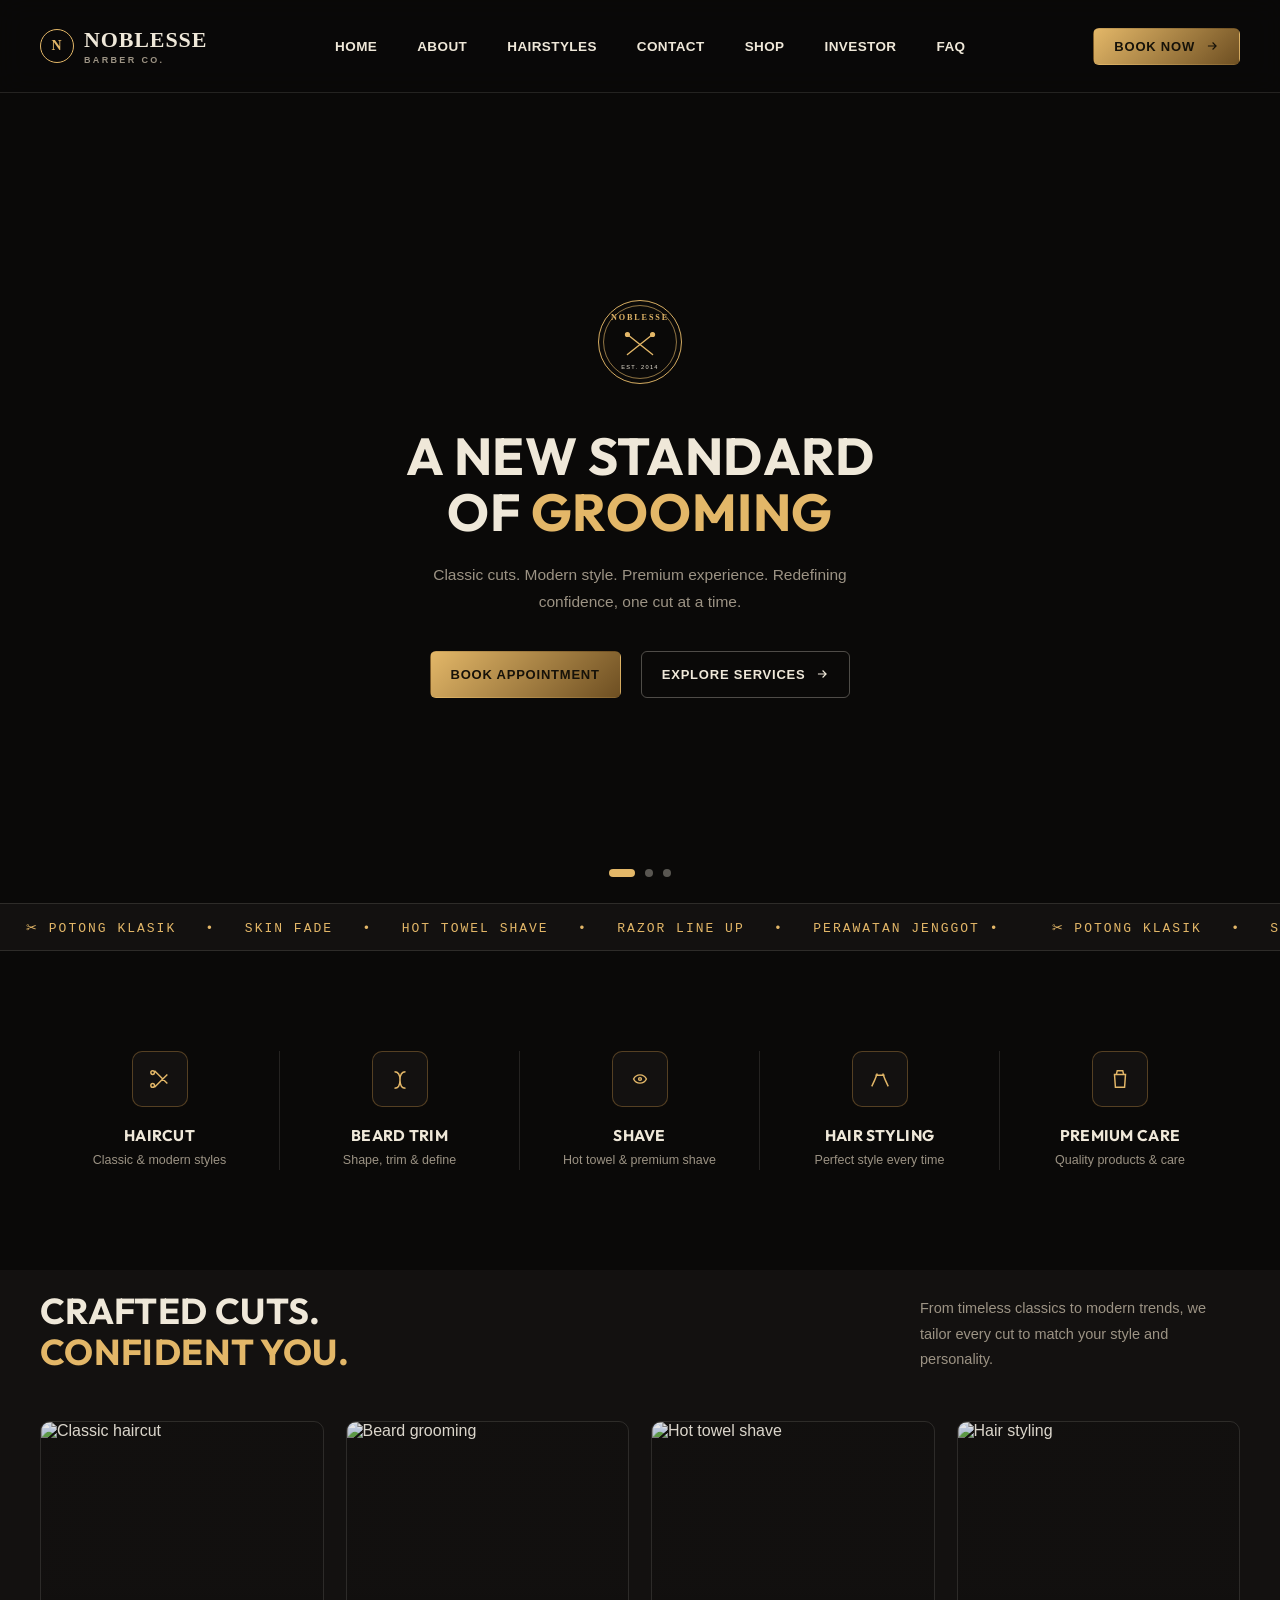
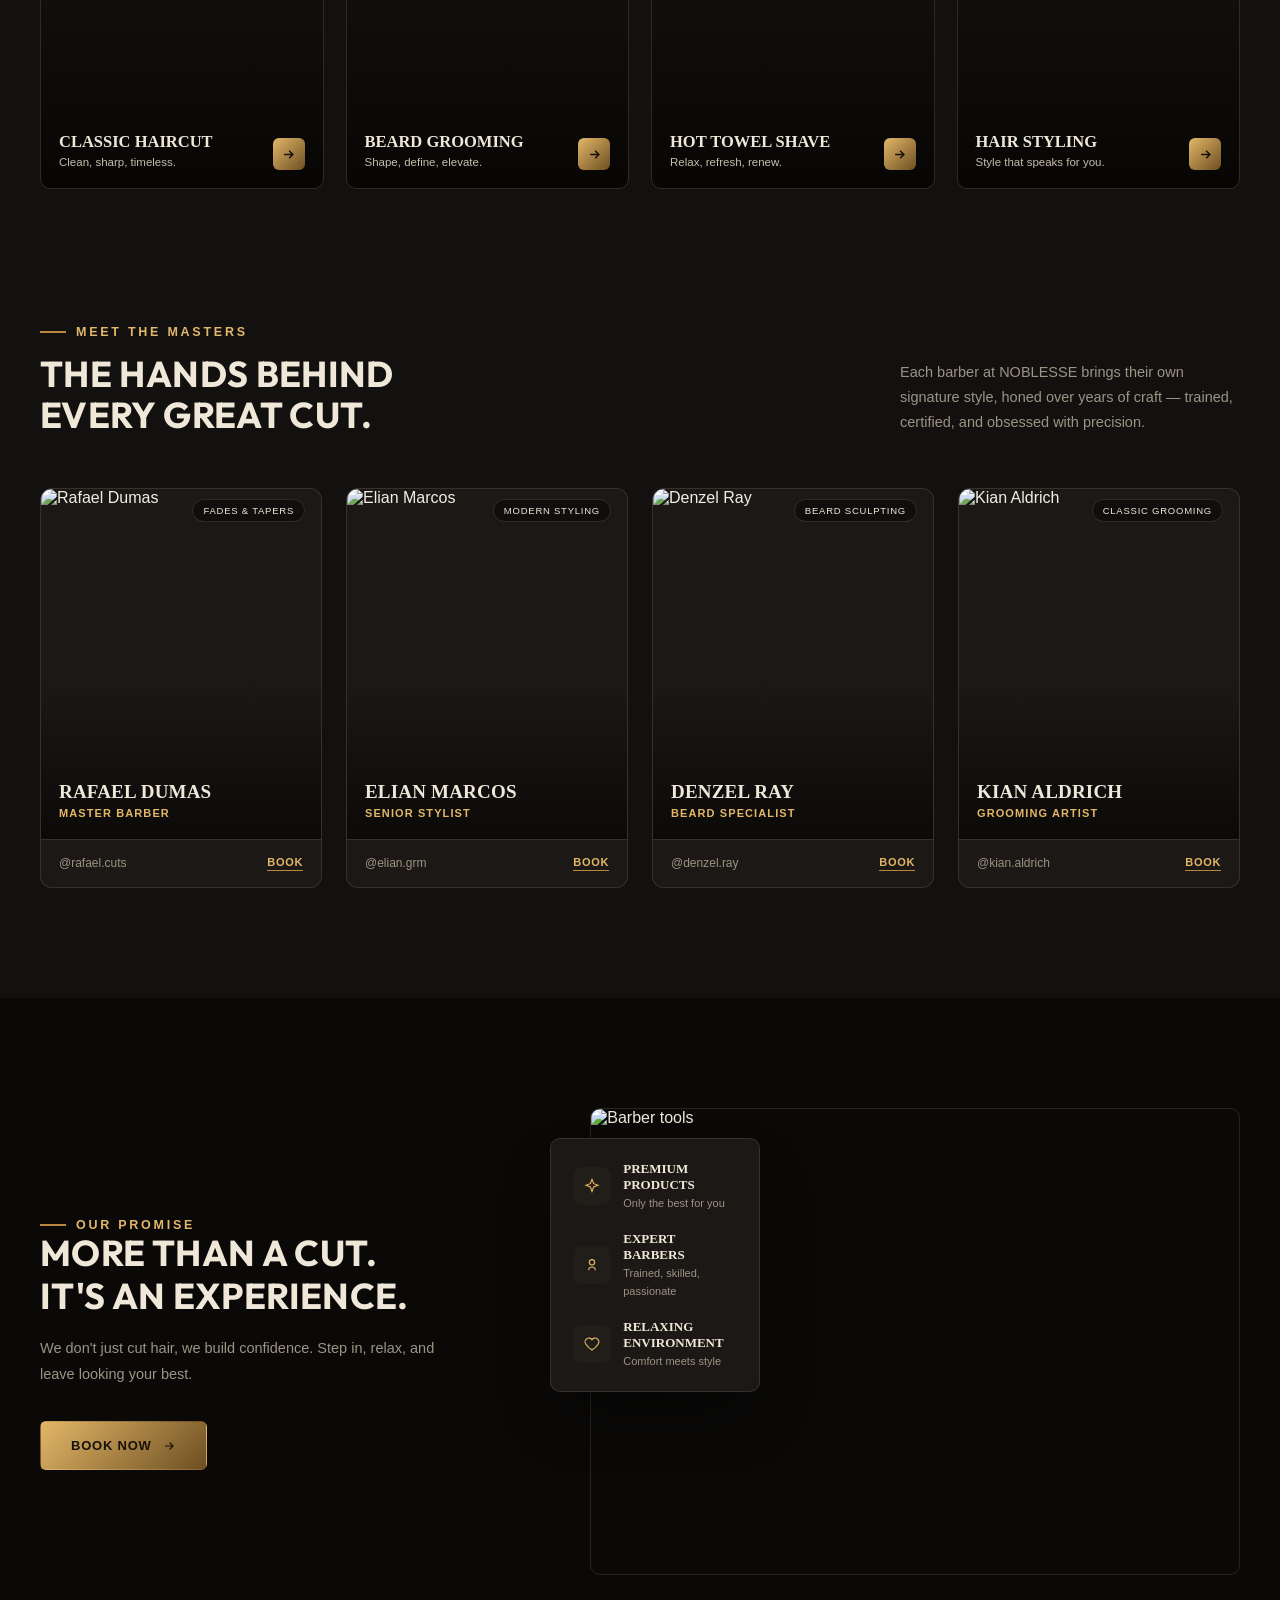
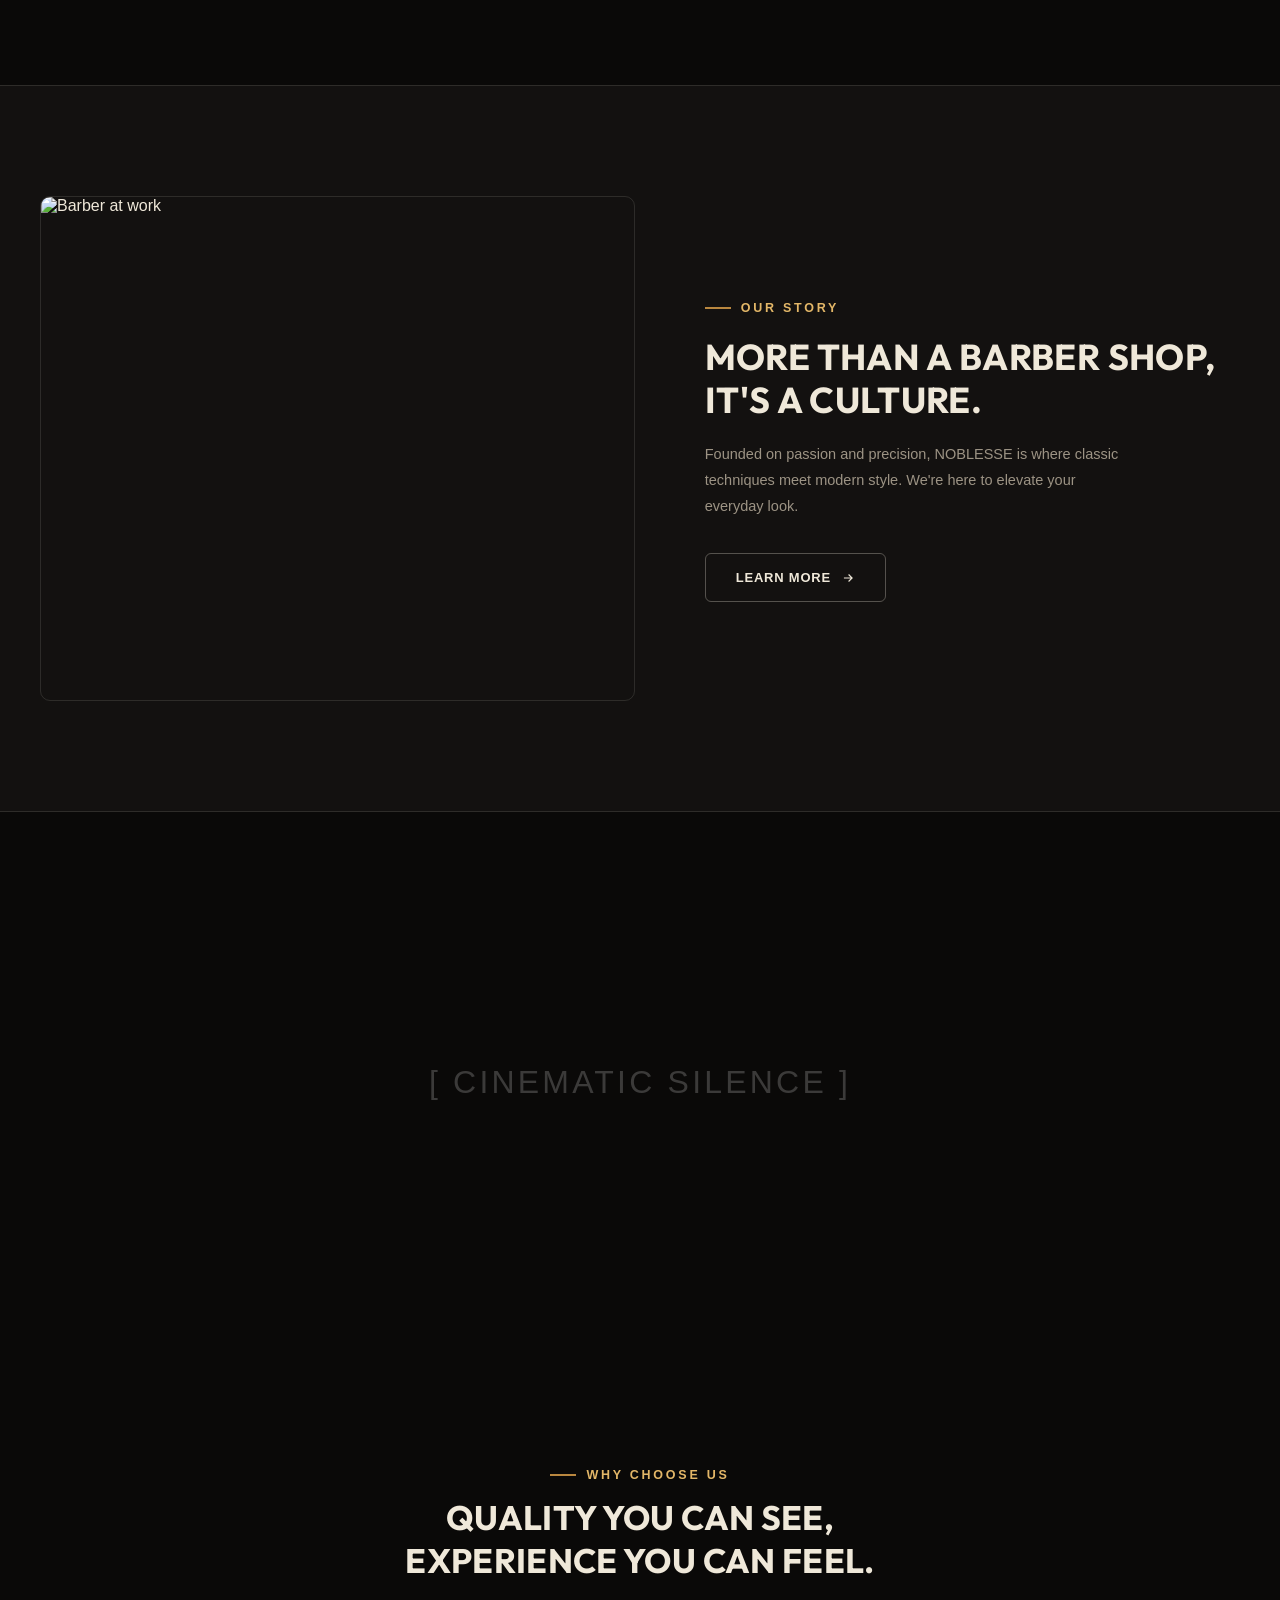
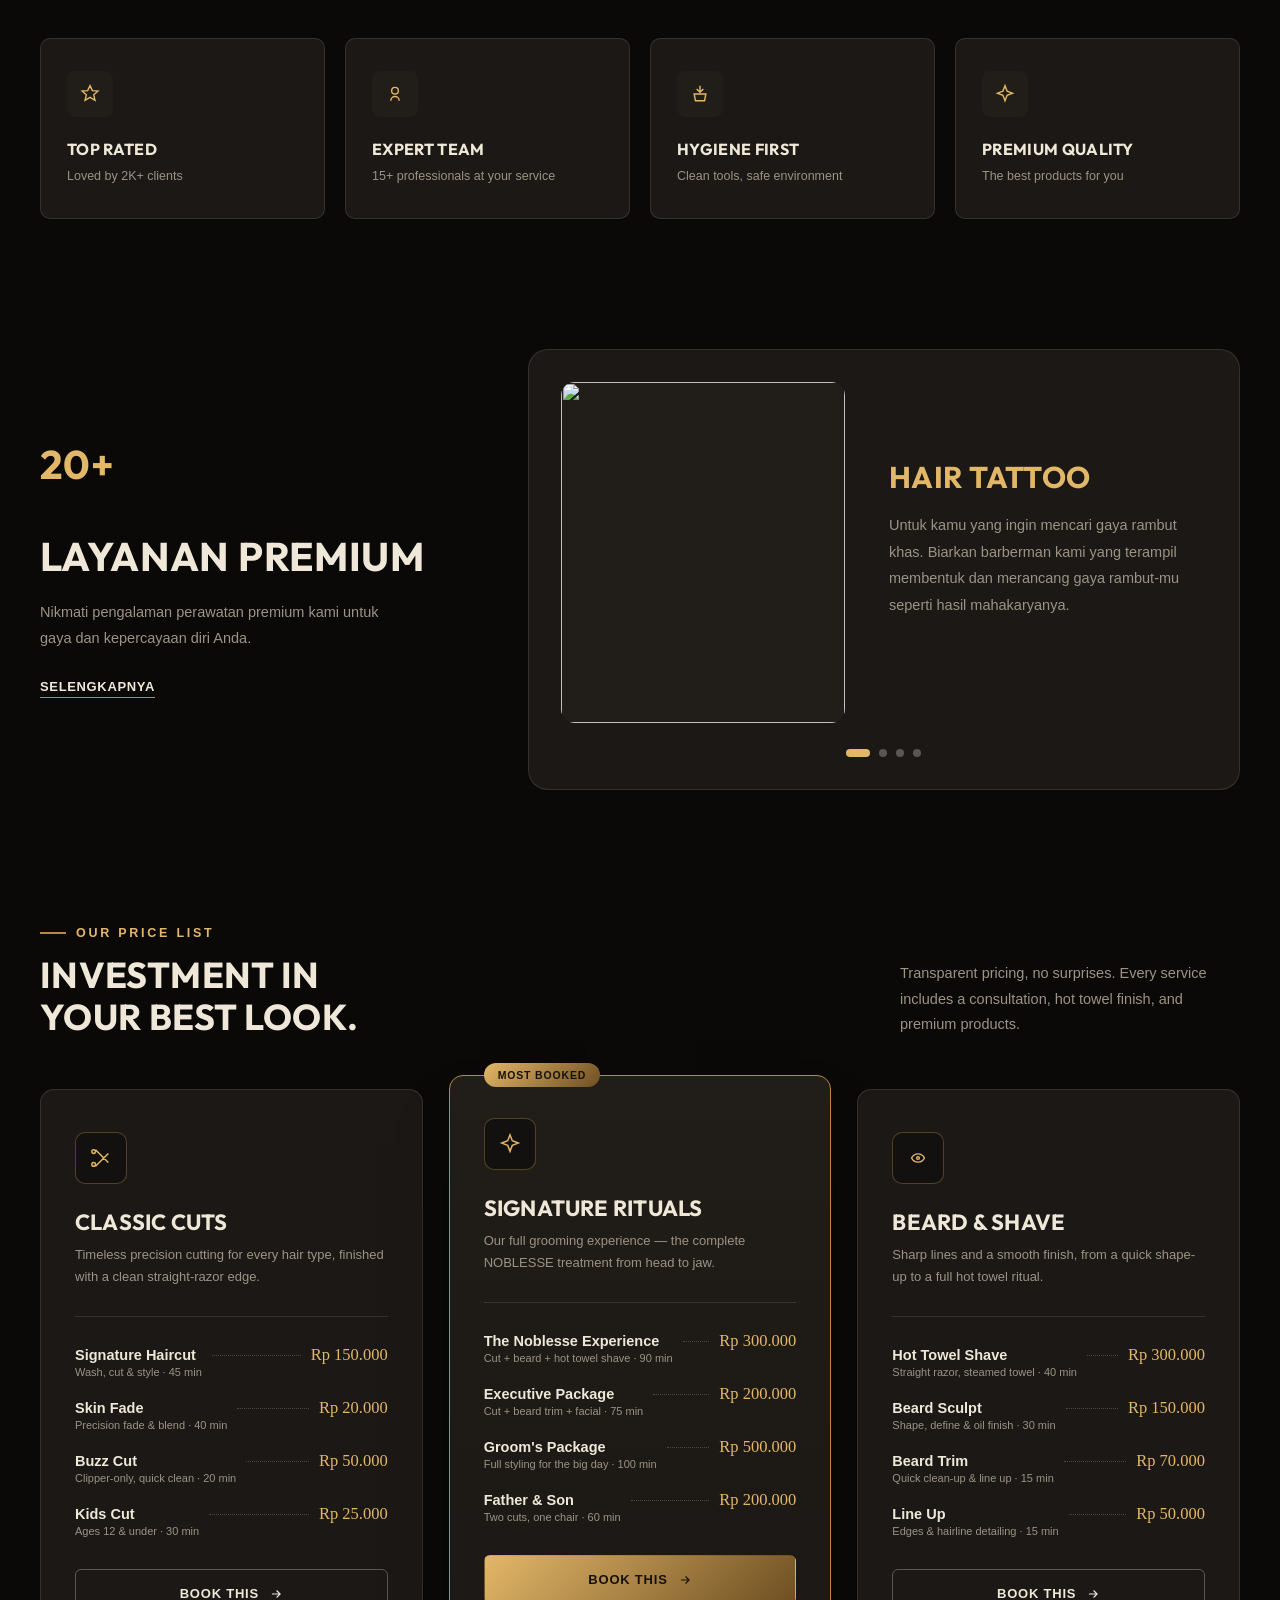
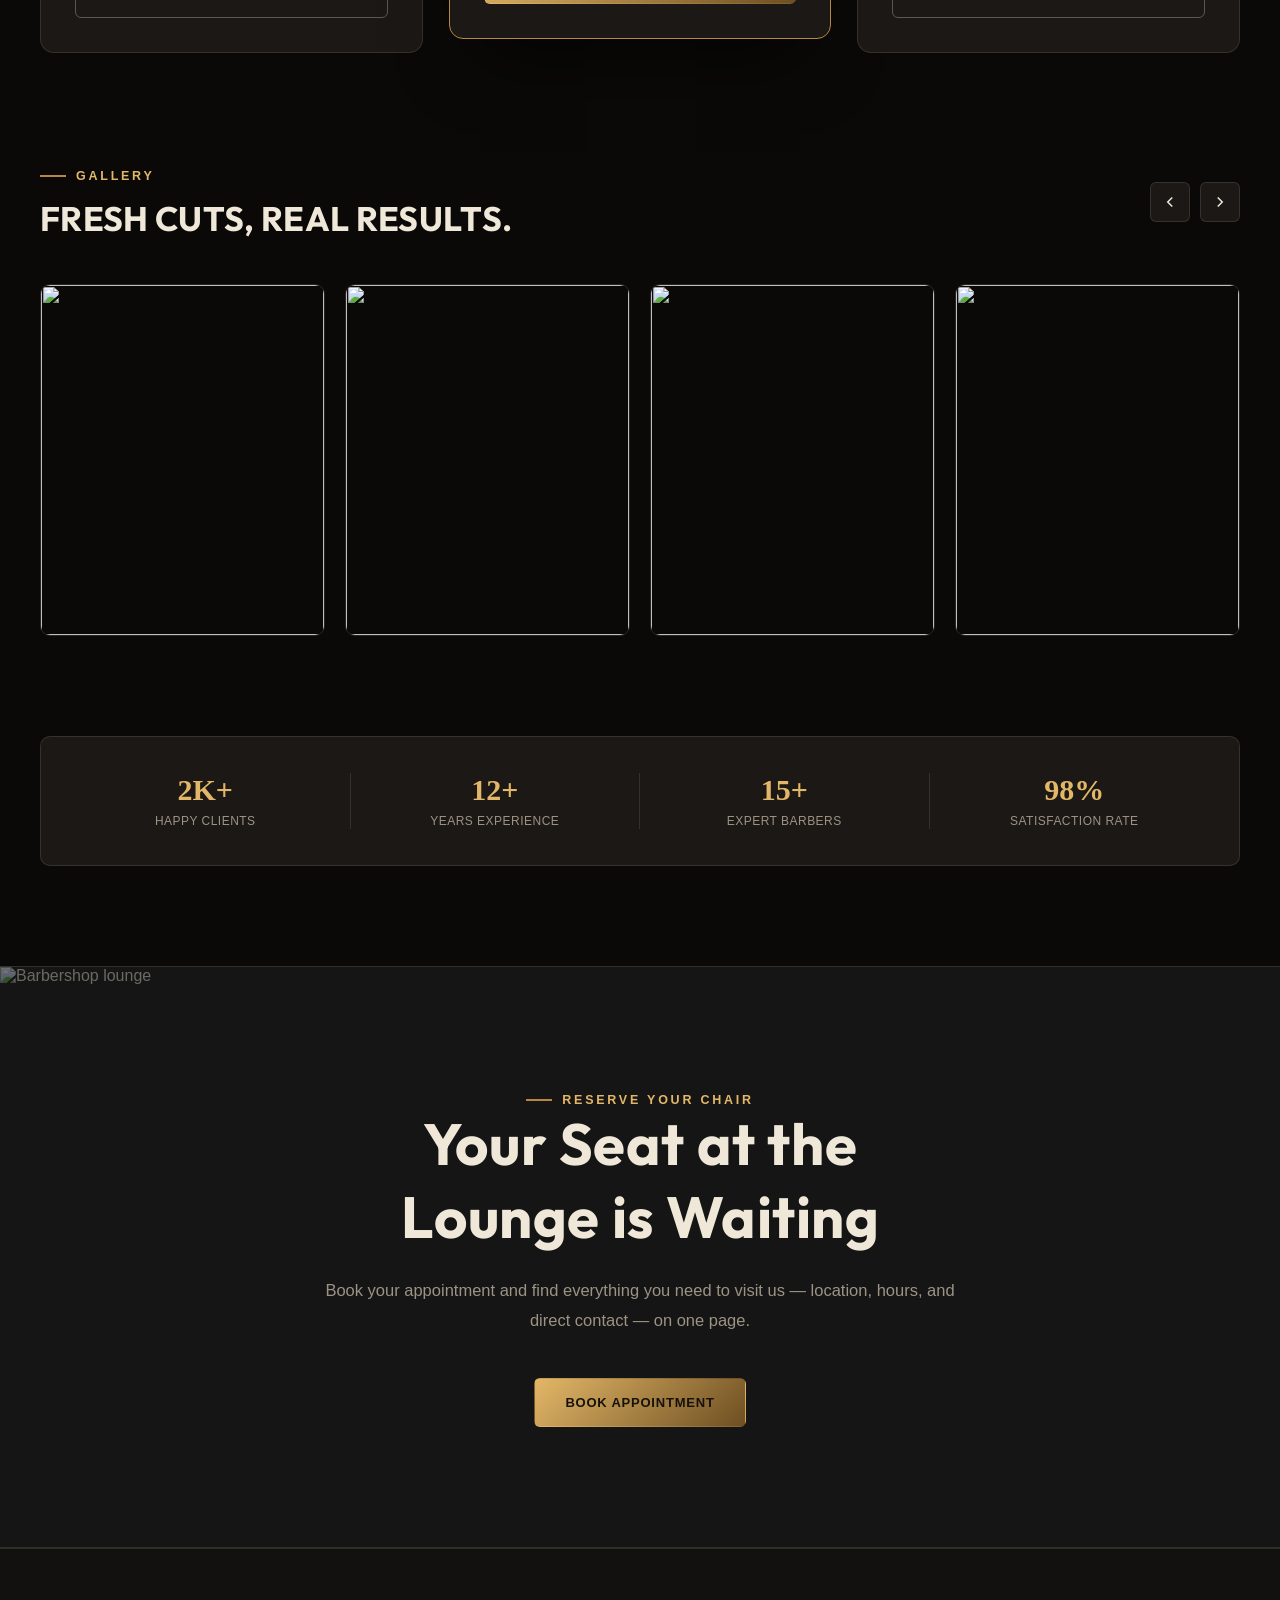
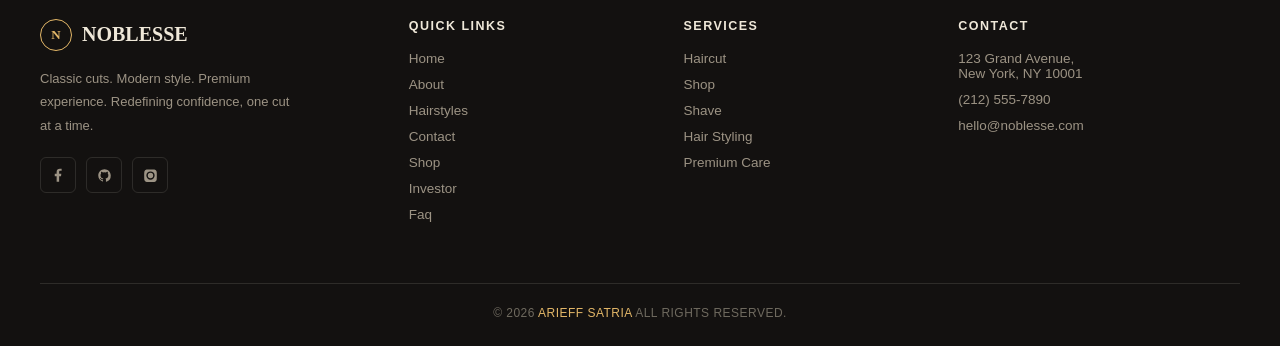
==== commit cd463e42: "update navbar" ====
--- a/index.html
+++ b/index.html
@@ -80,8 +80,8 @@
           one cut at a time.
         </p>
         <div class="hero-actions">
-          <a href="#book" class="btn btn-gold btn-hero">Book Appointment </a>
-          <a href="#services" class="btn btn-outline btn-hero"
+          <a href="/booking" class="btn btn-gold btn-hero">Book Appointment </a>
+          <a href="/about" class="btn btn-outline btn-hero"
             >Explore Services
             <svg
               width="14"
@@ -407,7 +407,7 @@
             We don't just cut hair, we build confidence. Step in, relax, and
             leave looking your best.
           </p>
-          <a href="#book" class="btn btn-gold"
+          <a href="/contact" class="btn btn-gold"
             >Book Now
             <svg
               viewBox="0 0 24 24"
@@ -505,7 +505,7 @@
             techniques meet modern style. We're here to elevate your everyday
             look.
           </p>
-          <a href="#about" class="btn btn-outline"
+          <a href="/about" class="btn btn-outline"
             >Learn More
             <svg
               viewBox="0 0 24 24"
@@ -688,27 +688,27 @@
                   >Signature Haircut<small
                     >Wash, cut & style · 45 min</small
                   ></span
-                ><span class="p-dots"></span><span class="p-val">$35</span>
+                ><span class="p-dots"></span><span class="p-val">Rp 150.000</span>
               </li>
               <li>
                 <span class="p-name"
                   >Skin Fade<small>Precision fade & blend · 40 min</small></span
-                ><span class="p-dots"></span><span class="p-val">$38</span>
+                ><span class="p-dots"></span><span class="p-val">Rp 20.000</span>
               </li>
               <li>
                 <span class="p-name"
                   >Buzz Cut<small
                     >Clipper-only, quick clean · 20 min</small
                   ></span
-                ><span class="p-dots"></span><span class="p-val">$22</span>
+                ><span class="p-dots"></span><span class="p-val">Rp 50.000</span>
               </li>
               <li>
                 <span class="p-name"
                   >Kids Cut<small>Ages 12 & under · 30 min</small></span
-                ><span class="p-dots"></span><span class="p-val">$25</span>
+                ><span class="p-dots"></span><span class="p-val">Rp 25.000</span>
               </li>
             </ul>
-            <a href="#book" class="btn btn-outline"
+            <a href="/contact" class="btn btn-outline"
               >Book This
               <svg
                 viewBox="0 0 24 24"
@@ -748,26 +748,26 @@
                   >The Noblesse Experience<small
                     >Cut + beard + hot towel shave · 90 min</small
                   ></span
-                ><span class="p-dots"></span><span class="p-val">$85</span>
+                ><span class="p-dots"></span><span class="p-val">Rp 300.000</span>
               </li>
               <li>
                 <span class="p-name"
                   >Executive Package<small
                     >Cut + beard trim + facial · 75 min</small
                   ></span
-                ><span class="p-dots"></span><span class="p-val">$68</span>
+                ><span class="p-dots"></span><span class="p-val">Rp 200.000</span>
               </li>
               <li>
                 <span class="p-name"
                   >Groom's Package<small
                     >Full styling for the big day · 100 min</small
                   ></span
-                ><span class="p-dots"></span><span class="p-val">$110</span>
+                ><span class="p-dots"></span><span class="p-val">Rp 500.000</span>
               </li>
               <li>
                 <span class="p-name"
                   >Father & Son<small>Two cuts, one chair · 60 min</small></span
-                ><span class="p-dots"></span><span class="p-val">$55</span>
+                ><span class="p-dots"></span><span class="p-val">Rp 200.000</span>
               </li>
             </ul>
             <a href="#book" class="btn btn-gold"
@@ -808,28 +808,28 @@
                   >Hot Towel Shave<small
                     >Straight razor, steamed towel · 40 min</small
                   ></span
-                ><span class="p-dots"></span><span class="p-val">$32</span>
+                ><span class="p-dots"></span><span class="p-val">Rp 300.000</span>
               </li>
               <li>
                 <span class="p-name"
                   >Beard Sculpt<small
                     >Shape, define & oil finish · 30 min</small
                   ></span
-                ><span class="p-dots"></span><span class="p-val">$28</span>
+                ><span class="p-dots"></span><span class="p-val">Rp 150.000</span>
               </li>
               <li>
                 <span class="p-name"
                   >Beard Trim<small
                     >Quick clean-up & line up · 15 min</small
                   ></span
-                ><span class="p-dots"></span><span class="p-val">$18</span>
+                ><span class="p-dots"></span><span class="p-val">Rp 70.000</span>
               </li>
               <li>
                 <span class="p-name"
                   >Line Up<small
                     >Edges & hairline detailing · 15 min</small
                   ></span
-                ><span class="p-dots"></span><span class="p-val">$15</span>
+                ><span class="p-dots"></span><span class="p-val">Rp 50.000</span>
               </li>
             </ul>
             <a href="#book" class="btn btn-outline"
@@ -958,7 +958,7 @@
           location, hours, and direct contact — on one page.
         </p>
         <a
-          href="booking.html"
+          href="/booking"
           class="btn btn-primary reveal btn-gold"
           data-ripple
           >Book Appointment</a
--- a/components/global.css
+++ b/components/global.css
@@ -403,6 +403,10 @@
   letter-spacing: 0.04em;
 }
 
+.foot-bottom a {
+  color: var(--gold-light);
+}
+
 @media (max-width: 1150px) {
   .btn-nav {
     display: none;
